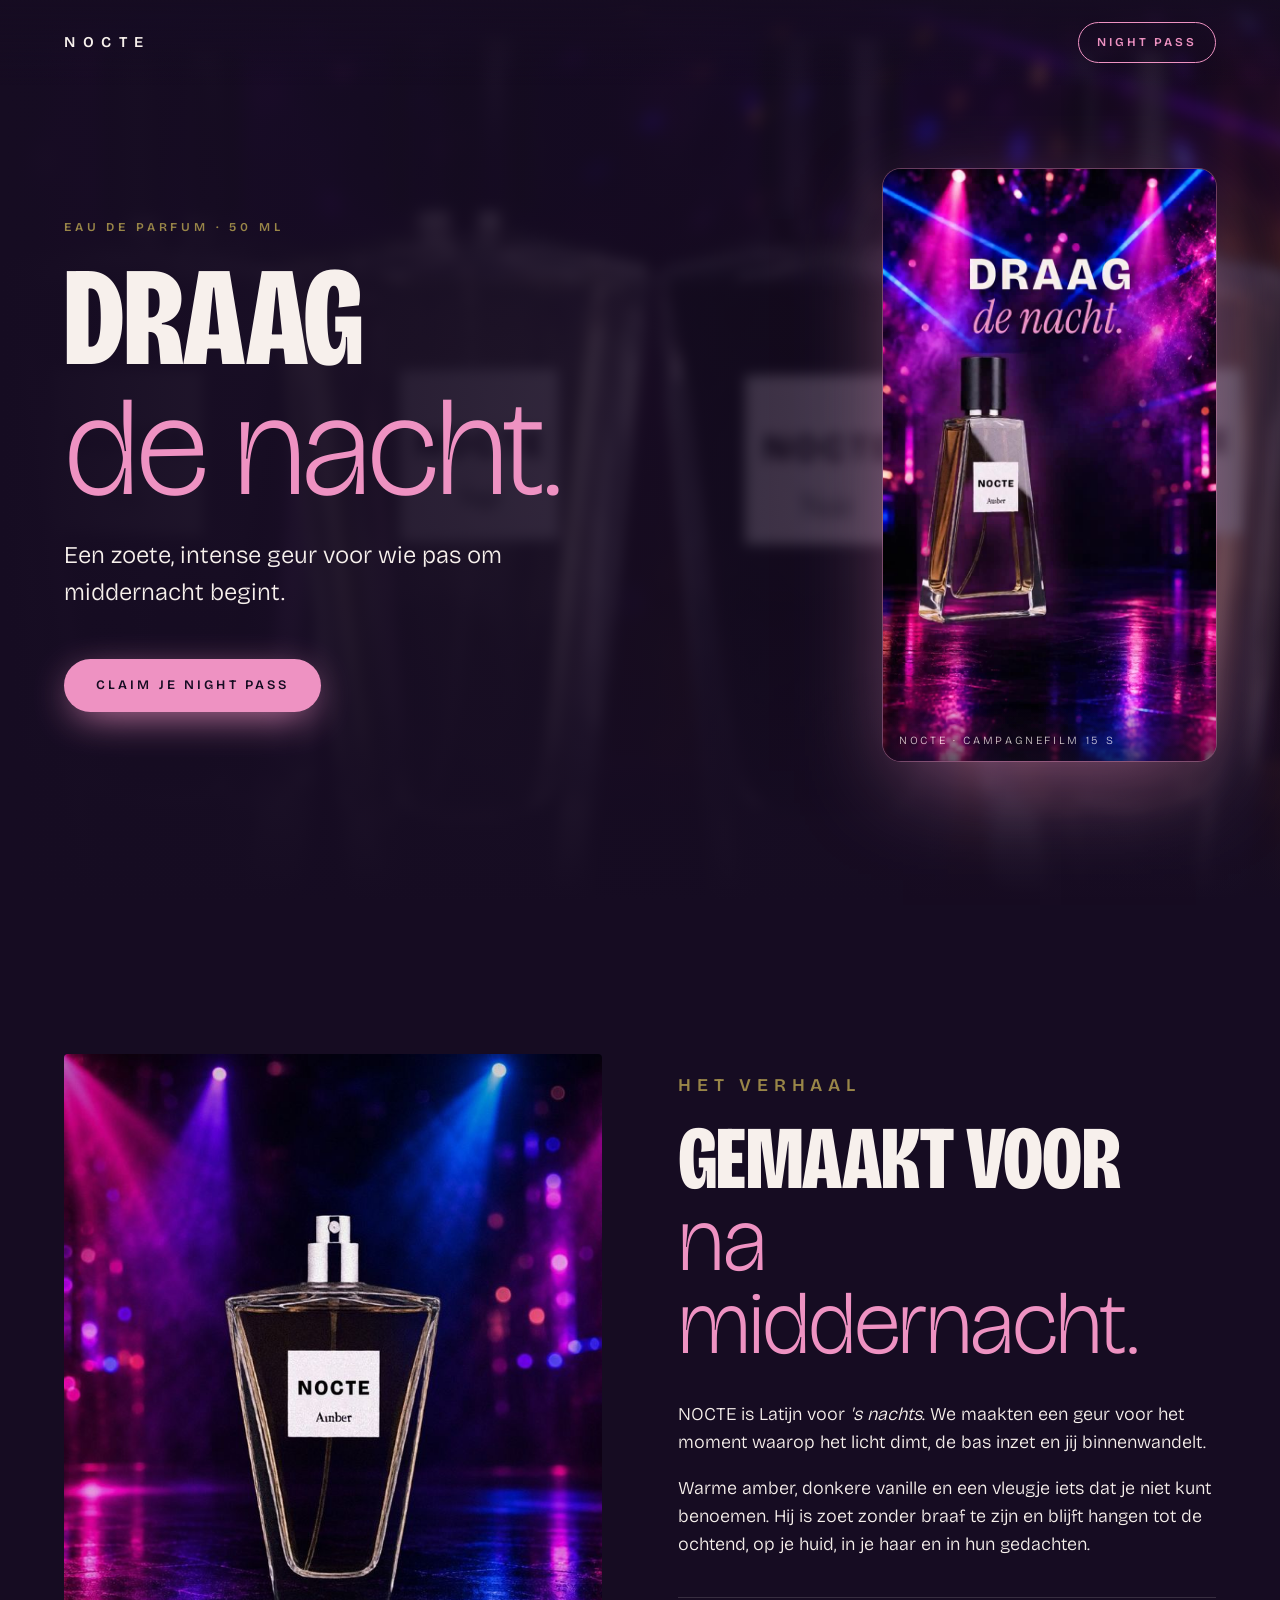
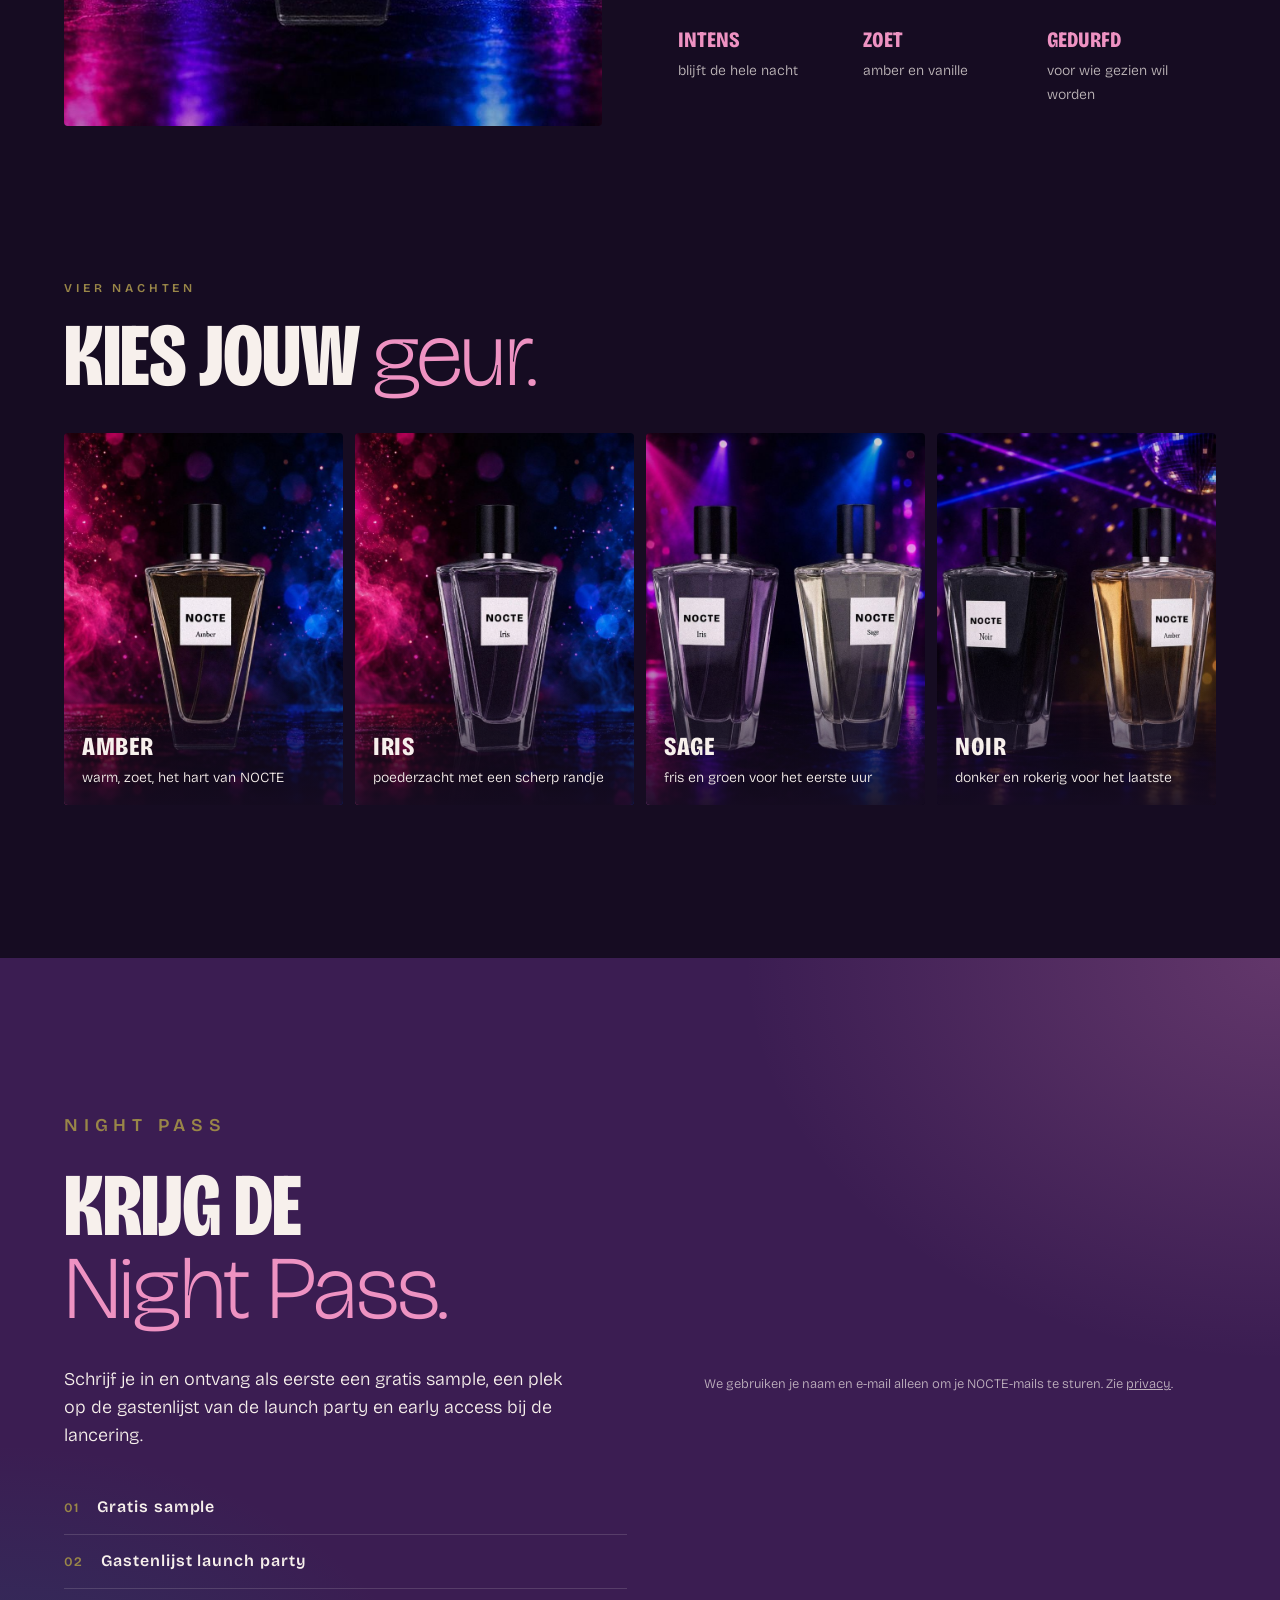
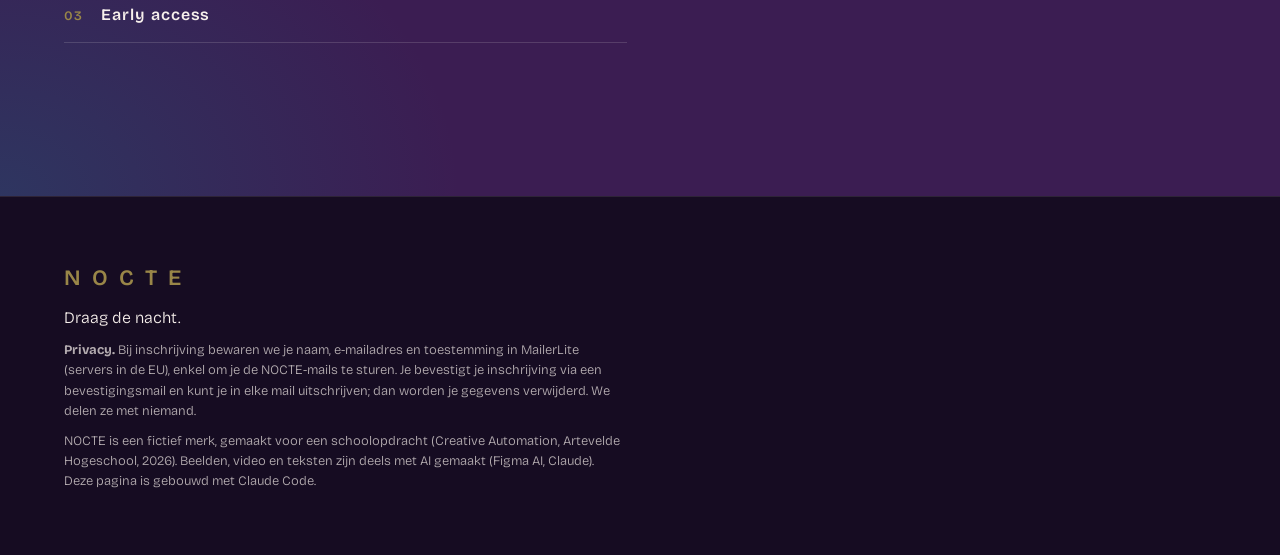
==== index.html @ 4bd25c0a "Landingspagina v02: NOCTE-beelden, campagnefilm en MailerLite-form (onderdeel 6) Co-Authored-By: Cla" ====
<!doctype html>
<html lang="nl">
<head>
<meta charset="utf-8">
<meta name="viewport" content="width=device-width, initial-scale=1">
<title>NOCTE · Draag de nacht</title>
<meta name="description" content="NOCTE: een zoete, intense geur voor wie pas om middernacht begint. Claim je Night Pass: gratis sample, gastenlijst launch party en early access.">
<meta name="theme-color" content="#160C22">
<meta property="og:title" content="NOCTE · Draag de nacht">
<meta property="og:description" content="Een zoete, intense geur voor wie pas om middernacht begint. Claim je Night Pass.">
<meta property="og:image" content="https://syldevos2004-cell.github.io/creativeautomation-nocte/img/NOCTE_DSC_0064_ai.jpg">
<link rel="icon" href="data:image/svg+xml,%3Csvg xmlns='http://www.w3.org/2000/svg' viewBox='0 0 64 64'%3E%3Crect width='64' height='64' rx='14' fill='%23160C22'/%3E%3Ctext x='32' y='44' font-family='Arial' font-weight='800' font-size='34' text-anchor='middle' fill='%23EE92C2'%3EN%3C/text%3E%3C/svg%3E">
<link rel="preconnect" href="https://fonts.googleapis.com">
<link rel="preconnect" href="https://fonts.gstatic.com" crossorigin>
<link href="https://fonts.googleapis.com/css2?family=Bricolage+Grotesque:opsz,wdth,wght@12..96,75..100,200..800&display=swap" rel="stylesheet">
<link rel="stylesheet" href="style.css">
<!-- MailerLite Universal (account 2762969) -->
<script>
  (function(w,d,e,u,f,l,n){w[f]=w[f]||function(){(w[f].q=w[f].q||[]).push(arguments);},l=d.createElement(e),l.async=1,l.src=u,n=d.getElementsByTagName(e)[0],n.parentNode.insertBefore(l,n);})
  (window,document,'script','https://assets.mailerlite.com/js/universal.js','ml');
  ml('account', '2762969');
</script>
</head>
<body>

<header class="nav">
  <a href="#top" class="wordmark">NOCTE</a>
  <a href="#nightpass" class="nav-cta">Night Pass</a>
</header>

<main id="top">

  <!-- HERO -->
  <section class="hero">
    <div class="hero-bg" aria-hidden="true">
      <img src="img/NOCTE_DSC_0050_ai.jpg" alt="">
    </div>
    <div class="hero-copy">
      <p class="label">Eau de parfum · 50 ml</p>
      <h1>DRAAG<br><span class="thin">de nacht.</span></h1>
      <p class="lead">Een zoete, intense geur voor wie pas om middernacht begint.</p>
      <a href="#nightpass" class="btn">Claim je Night Pass</a>
    </div>
    <figure class="hero-film">
      <video autoplay muted loop playsinline preload="metadata" poster="img/NOCTE_video_15s_poster.jpg" aria-label="NOCTE campagnevideo, 15 seconden">
        <source src="video/NOCTE_video_15s_v01.mp4" type="video/mp4">
      </video>
      <figcaption>NOCTE · campagnefilm 15 s</figcaption>
    </figure>
  </section>

  <!-- VERHAAL -->
  <section class="story" id="verhaal">
    <div class="story-img">
      <img src="img/NOCTE_DSC_0064_ai.jpg" alt="NOCTE Amber-fles op een dansvloer vol neonlicht" loading="lazy">
    </div>
    <div class="story-copy">
      <p class="label">Het verhaal</p>
      <h2>GEMAAKT VOOR<br><span class="thin">na middernacht.</span></h2>
      <p>NOCTE is Latijn voor <em>'s nachts</em>. We maakten een geur voor het moment waarop het licht dimt, de bas inzet en jij binnenwandelt.</p>
      <p>Warme amber, donkere vanille en een vleugje iets dat je niet kunt benoemen. Hij is zoet zonder braaf te zijn en blijft hangen tot de ochtend, op je huid, in je haar en in hun gedachten.</p>
      <ul class="traits">
        <li><strong>Intens</strong><span>blijft de hele nacht</span></li>
        <li><strong>Zoet</strong><span>amber en vanille</span></li>
        <li><strong>Gedurfd</strong><span>voor wie gezien wil worden</span></li>
      </ul>
    </div>
  </section>

  <!-- GEUREN -->
  <section class="scents" id="geuren">
    <div class="scents-head">
      <p class="label">Vier nachten</p>
      <h2>KIES JOUW <span class="thin">geur.</span></h2>
    </div>
    <div class="grid">
      <figure><img src="img/NOCTE_DSC_0022_ai.jpg" alt="NOCTE Amber" loading="lazy"><figcaption><b>Amber</b>warm, zoet, het hart van NOCTE</figcaption></figure>
      <figure><img src="img/NOCTE_DSC_0052_ai.jpg" alt="NOCTE Iris" loading="lazy"><figcaption><b>Iris</b>poederzacht met een scherp randje</figcaption></figure>
      <figure><img src="img/NOCTE_DSC_0072_ai.jpg" alt="NOCTE Iris en Sage" loading="lazy"><figcaption><b>Sage</b>fris en groen voor het eerste uur</figcaption></figure>
      <figure><img src="img/NOCTE_DSC_0054_ai.jpg" alt="NOCTE Noir en Amber" loading="lazy"><figcaption><b>Noir</b>donker en rokerig voor het laatste</figcaption></figure>
    </div>
  </section>

  <!-- CTA + FORM -->
  <section class="cta" id="nightpass">
    <div class="cta-copy">
      <p class="label">Night Pass</p>
      <h2>KRIJG DE<br><span class="thin">Night Pass.</span></h2>
      <p>Schrijf je in en ontvang als eerste een gratis sample, een plek op de gastenlijst van de launch party en early access bij de lancering.</p>
      <ol class="perks">
        <li>Gratis sample</li>
        <li>Gastenlijst launch party</li>
        <li>Early access</li>
      </ol>
    </div>
    <div class="form-wrap">
      <!-- MailerLite embedded form "NOCTE – Night Pass" (form-id 203760579091891770) -->
      <div class="ml-embedded" data-form="lw6FiJ"></div>
      <p class="form-fallback" hidden>Het formulier laadt niet? <a href="https://preview.mailerlite.io/forms/2762969/203760579091891770/share" target="_blank" rel="noopener">Schrijf je hier in voor de Night Pass</a>.</p>
      <noscript><p class="form-fallback"><a href="https://preview.mailerlite.io/forms/2762969/203760579091891770/share">Schrijf je hier in voor de Night Pass</a>.</p></noscript>
      <p class="small form-note">We gebruiken je naam en e-mail alleen om je NOCTE-mails te sturen. Zie <a href="#privacy">privacy</a>.</p>
    </div>
  </section>

</main>

<footer class="footer" id="privacy">
  <p class="wordmark">NOCTE</p>
  <p>Draag de nacht.</p>
  <p class="small"><strong>Privacy.</strong> Bij inschrijving bewaren we je naam, e-mailadres en toestemming in MailerLite (servers in de EU), enkel om je de NOCTE-mails te sturen. Je bevestigt je inschrijving via een bevestigingsmail en kunt je in elke mail uitschrijven; dan worden je gegevens verwijderd. We delen ze met niemand.</p>
  <p class="small">NOCTE is een fictief merk, gemaakt voor een schoolopdracht (Creative Automation, Artevelde Hogeschool, 2026). Beelden, video en teksten zijn deels met AI gemaakt (Figma AI, Claude). Deze pagina is gebouwd met Claude Code.</p>
</footer>

<script>
  // Toon een link naar het form als het MailerLite-script niet laadt (bv. adblocker)
  setTimeout(function () {
    var box = document.querySelector('.ml-embedded');
    if (box && !box.children.length) document.querySelector('.form-fallback[hidden]').hidden = false;
  }, 6000);
</script>
</body>
</html>
---- style.css ----
:root{
  --nacht:#160C22; --violet:#3B1D52; --pink:#EE92C2; --mauve:#9D6A89;
  --taupe:#725D68; --teal:#087E8B; --olive:hsl(46,36%,44%); --creme:#F7F0EC;
  --gutter:clamp(16px,5vw,72px);
  --font:"Bricolage Grotesque",system-ui,sans-serif;
}
*{box-sizing:border-box;margin:0;padding:0}
html{scroll-behavior:smooth}
body{background:var(--nacht);color:var(--creme);font-family:var(--font);font-weight:300;line-height:1.55;-webkit-font-smoothing:antialiased;overflow-x:hidden}
img,video{display:block;width:100%;height:100%;object-fit:cover}
a{color:inherit}

/* type */
h1,h2{font-weight:800;font-stretch:75%;letter-spacing:-.01em;line-height:.92;text-transform:uppercase}
h1{font-size:clamp(64px,11vw,170px)}
h2{font-size:clamp(44px,7vw,104px);margin-bottom:.4em}
.thin{font-weight:200;font-stretch:100%;text-transform:none;color:var(--pink);letter-spacing:-.02em}
.label{font-weight:600;font-size:12px;letter-spacing:.32em;text-transform:uppercase;color:var(--olive);margin-bottom:1.4em}
.wordmark{font-weight:600;letter-spacing:.5em;text-decoration:none;color:var(--creme);font-size:15px}
.small{font-size:13px;opacity:.7}

/* nav */
.nav{position:fixed;inset:0 0 auto;z-index:10;display:flex;justify-content:space-between;align-items:center;padding:22px var(--gutter);background:linear-gradient(var(--nacht),transparent)}
.nav-cta{font-size:12px;font-weight:600;letter-spacing:.24em;text-transform:uppercase;text-decoration:none;border:1px solid var(--pink);color:var(--pink);padding:10px 18px;border-radius:99px;transition:.25s}
.nav-cta:hover{background:var(--pink);color:var(--nacht)}

/* button */
.btn{display:inline-block;background:var(--pink);color:var(--nacht);font:600 13px/1 var(--font);letter-spacing:.24em;text-transform:uppercase;text-decoration:none;padding:20px 32px;border:0;border-radius:99px;cursor:pointer;box-shadow:0 10px 40px -10px var(--pink);transition:.25s}
.btn:hover{transform:translateY(-2px);box-shadow:0 16px 50px -8px var(--pink)}

/* hero: copy links, verticale campagnefilm rechts */
.hero{position:relative;min-height:100svh;display:grid;grid-template-columns:1fr auto;align-items:center;gap:clamp(32px,5vw,80px);padding:120px var(--gutter) 10vh;isolation:isolate}
.hero-bg{position:absolute;inset:0;z-index:-1;overflow:hidden}
.hero-bg img{filter:blur(6px) saturate(1.2);transform:scale(1.08);opacity:.55}
.hero-bg::after{content:"";position:absolute;inset:0;background:linear-gradient(90deg,var(--nacht) 0%,rgba(22,12,34,.75) 50%,rgba(22,12,34,.35) 100%),linear-gradient(0deg,var(--nacht),transparent 35%)}
.hero-copy{max-width:760px}
.lead{font-size:clamp(18px,2vw,24px);max-width:30ch;margin:1em 0 2em}
.hero-film{width:clamp(240px,26vw,380px);aspect-ratio:9/16;position:relative;border-radius:18px;overflow:hidden;box-shadow:0 0 0 1px rgba(238,146,194,.35),0 30px 90px -20px rgba(238,146,194,.55)}
.hero-film figcaption{position:absolute;left:0;right:0;bottom:0;padding:28px 16px 12px;font-size:11px;letter-spacing:.24em;text-transform:uppercase;background:linear-gradient(transparent,rgba(22,12,34,.85));opacity:.8}

/* story */
.story{display:grid;grid-template-columns:1fr 1fr;gap:clamp(32px,6vw,96px);align-items:center;padding:clamp(80px,12vw,160px) var(--gutter)}
.story-img{position:relative;aspect-ratio:4/5;border-radius:4px;overflow:hidden}
.story-copy p{max-width:46ch;margin-bottom:1em;font-size:18px}
.traits{list-style:none;display:grid;grid-template-columns:repeat(3,1fr);gap:16px;margin-top:2.4em;border-top:1px solid rgba(247,240,236,.15);padding-top:1.6em}
.traits strong{display:block;font-weight:800;font-stretch:75%;text-transform:uppercase;font-size:22px;color:var(--pink)}
.traits span{font-size:14px;opacity:.75}

/* scents */
.scents{padding:0 var(--gutter) clamp(80px,12vw,160px)}
.grid{display:grid;grid-template-columns:repeat(4,1fr);gap:12px}
.grid figure{position:relative;aspect-ratio:3/4;overflow:hidden;border-radius:4px}
.grid img{transition:transform .8s}
.grid figure:hover img{transform:scale(1.04)}
.grid figure::before{content:"";position:absolute;inset:0;z-index:1;background:linear-gradient(transparent 55%,rgba(22,12,34,.92))}
.grid figcaption{position:absolute;z-index:2;left:18px;right:18px;bottom:16px;font-size:14px}
.grid figcaption b{display:block;font-weight:800;font-stretch:75%;text-transform:uppercase;font-size:26px;letter-spacing:.02em}

/* cta */
.cta{display:grid;grid-template-columns:1.1fr 1fr;gap:clamp(32px,6vw,96px);padding:clamp(80px,12vw,160px) var(--gutter);background:radial-gradient(70% 80% at 100% 0%,rgba(238,146,194,.22),transparent 60%),radial-gradient(60% 70% at 0% 100%,rgba(8,126,139,.25),transparent 60%),var(--violet)}
.cta-copy p{font-size:18px;max-width:42ch}
.perks{list-style:none;counter-reset:p;margin-top:2em}
.perks li{counter-increment:p;padding:14px 0;border-bottom:1px solid rgba(247,240,236,.15);font-weight:600;letter-spacing:.06em}
.perks li::before{content:"0" counter(p);color:var(--olive);margin-right:18px;font-size:13px}
.form-wrap{align-self:center;min-width:0}
.form-note{margin-top:14px}
.form-fallback{padding:24px;border:1px solid rgba(238,146,194,.3);border-radius:8px;background:var(--nacht)}
.form-fallback a{color:var(--pink);font-weight:600}

/* ===== MailerLite embedded form in NOCTE-stijl =====
   MailerLite zet eigen stijlen met #mlb2-xxxx; daarom hoge specificiteit + !important. */
#nightpass .ml-embedded .ml-form-embedContainer{width:100%!important;margin:0!important}
#nightpass .ml-embedded .ml-form-align-center{text-align:left!important}
#nightpass .ml-embedded .ml-form-embedWrapper{background:var(--nacht)!important;border:1px solid rgba(238,146,194,.3)!important;border-radius:8px!important;max-width:none!important;width:100%!important;box-shadow:0 30px 80px -30px rgba(0,0,0,.6)!important}
#nightpass .ml-embedded .ml-form-embedBody,
#nightpass .ml-embedded .ml-form-successBody{padding:clamp(24px,4vw,44px)!important}
#nightpass .ml-embedded *{font-family:var(--font)!important}
#nightpass .ml-embedded .ml-form-embedContent h4,
#nightpass .ml-embedded .ml-form-successContent h4{color:var(--creme)!important;font-weight:800!important;font-stretch:75%;text-transform:uppercase;font-size:30px!important;line-height:1!important;letter-spacing:0!important;margin:0 0 10px!important;text-align:left!important}
#nightpass .ml-embedded .ml-form-embedContent p,
#nightpass .ml-embedded .ml-form-successContent p,
#nightpass .ml-embedded .ml-form-embedPermissions p{color:var(--creme)!important;opacity:.75;font-size:14px!important;font-weight:300!important;line-height:1.5!important;text-align:left!important}
#nightpass .ml-embedded .ml-form-successContent h4{color:var(--pink)!important}
#nightpass .ml-embedded label,
#nightpass .ml-embedded .ml-field-group>label{color:var(--creme)!important;font-size:12px!important;font-weight:600!important;letter-spacing:.2em!important;text-transform:uppercase!important;margin-bottom:6px!important}
#nightpass .ml-embedded input.form-control,
#nightpass .ml-embedded input[type=text],
#nightpass .ml-embedded input[type=email]{background:transparent!important;color:var(--creme)!important;border:0!important;border-bottom:1px solid rgba(247,240,236,.4)!important;border-radius:0!important;padding:10px 0!important;font-size:17px!important;font-weight:300!important;height:auto!important;box-shadow:none!important}
#nightpass .ml-embedded input.form-control::placeholder{color:rgba(247,240,236,.45)!important}
#nightpass .ml-embedded input.form-control:focus{border-bottom-color:var(--pink)!important;outline:none!important}
#nightpass .ml-embedded .ml-error input.form-control{border-bottom-color:#ff6b8b!important}
#nightpass .ml-embedded .ml-form-fieldRow{margin-bottom:18px!important}
/* checkbox (opt-in) */
#nightpass .ml-embedded .ml-form-checkboxRow label,
#nightpass .ml-embedded .ml-form-embedPermissionsOptionsCheckbox label{text-transform:none!important;letter-spacing:0!important;font-weight:300!important;font-size:14px!important}
#nightpass .ml-embedded .ml-form-checkboxRow .label-description,
#nightpass .ml-embedded .ml-form-checkboxRow .label-description p,
#nightpass .ml-embedded .ml-form-checkboxRow .description{color:var(--creme)!important;font-size:14px!important;line-height:1.5!important}
#nightpass .ml-embedded .ml-form-checkboxRow input[type=checkbox]{accent-color:var(--pink)}
#nightpass .ml-embedded .ml-form-checkboxRow .label-description::before,
#nightpass .ml-embedded .custom-checkbox .custom-control-label::before{background:transparent!important;border:1px solid var(--pink)!important;border-radius:3px!important}
#nightpass .ml-embedded .ml-form-checkboxRow input[type=checkbox]:checked+.label-description::before,
#nightpass .ml-embedded .custom-checkbox .custom-control-input:checked~.custom-control-label::before{background:var(--pink)!important;border-color:var(--pink)!important}
/* knop */
#nightpass .ml-embedded .ml-form-embedSubmit{margin-top:8px!important}
#nightpass .ml-embedded .ml-form-embedSubmit button,
#nightpass .ml-embedded button.primary{background:var(--pink)!important;color:var(--nacht)!important;border:0!important;border-radius:99px!important;padding:20px 32px!important;font-size:13px!important;font-weight:600!important;letter-spacing:.24em!important;text-transform:uppercase!important;width:100%!important;height:auto!important;line-height:1!important;box-shadow:0 10px 40px -10px var(--pink)!important;cursor:pointer;transition:transform .25s}
#nightpass .ml-embedded .ml-form-embedSubmit button:hover{transform:translateY(-2px)}
#nightpass .ml-embedded .ml-form-embedSubmitLoad::after{border-color:var(--nacht) var(--nacht) var(--nacht) transparent!important}

/* footer */
.footer{padding:64px var(--gutter);display:grid;gap:10px;border-top:1px solid rgba(247,240,236,.1)}
.footer p{max-width:70ch}
.footer .wordmark{font-size:22px;color:var(--olive)}

@media (max-width:980px){
  .grid{grid-template-columns:1fr 1fr}
}
@media (max-width:820px){
  .hero{grid-template-columns:1fr;padding-top:110px}
  .hero-film{width:min(100%,340px);justify-self:center}
  .story,.cta{grid-template-columns:1fr}
  .traits{grid-template-columns:1fr}
}
@media (prefers-reduced-motion:reduce){*{transition:none!important;scroll-behavior:auto}}
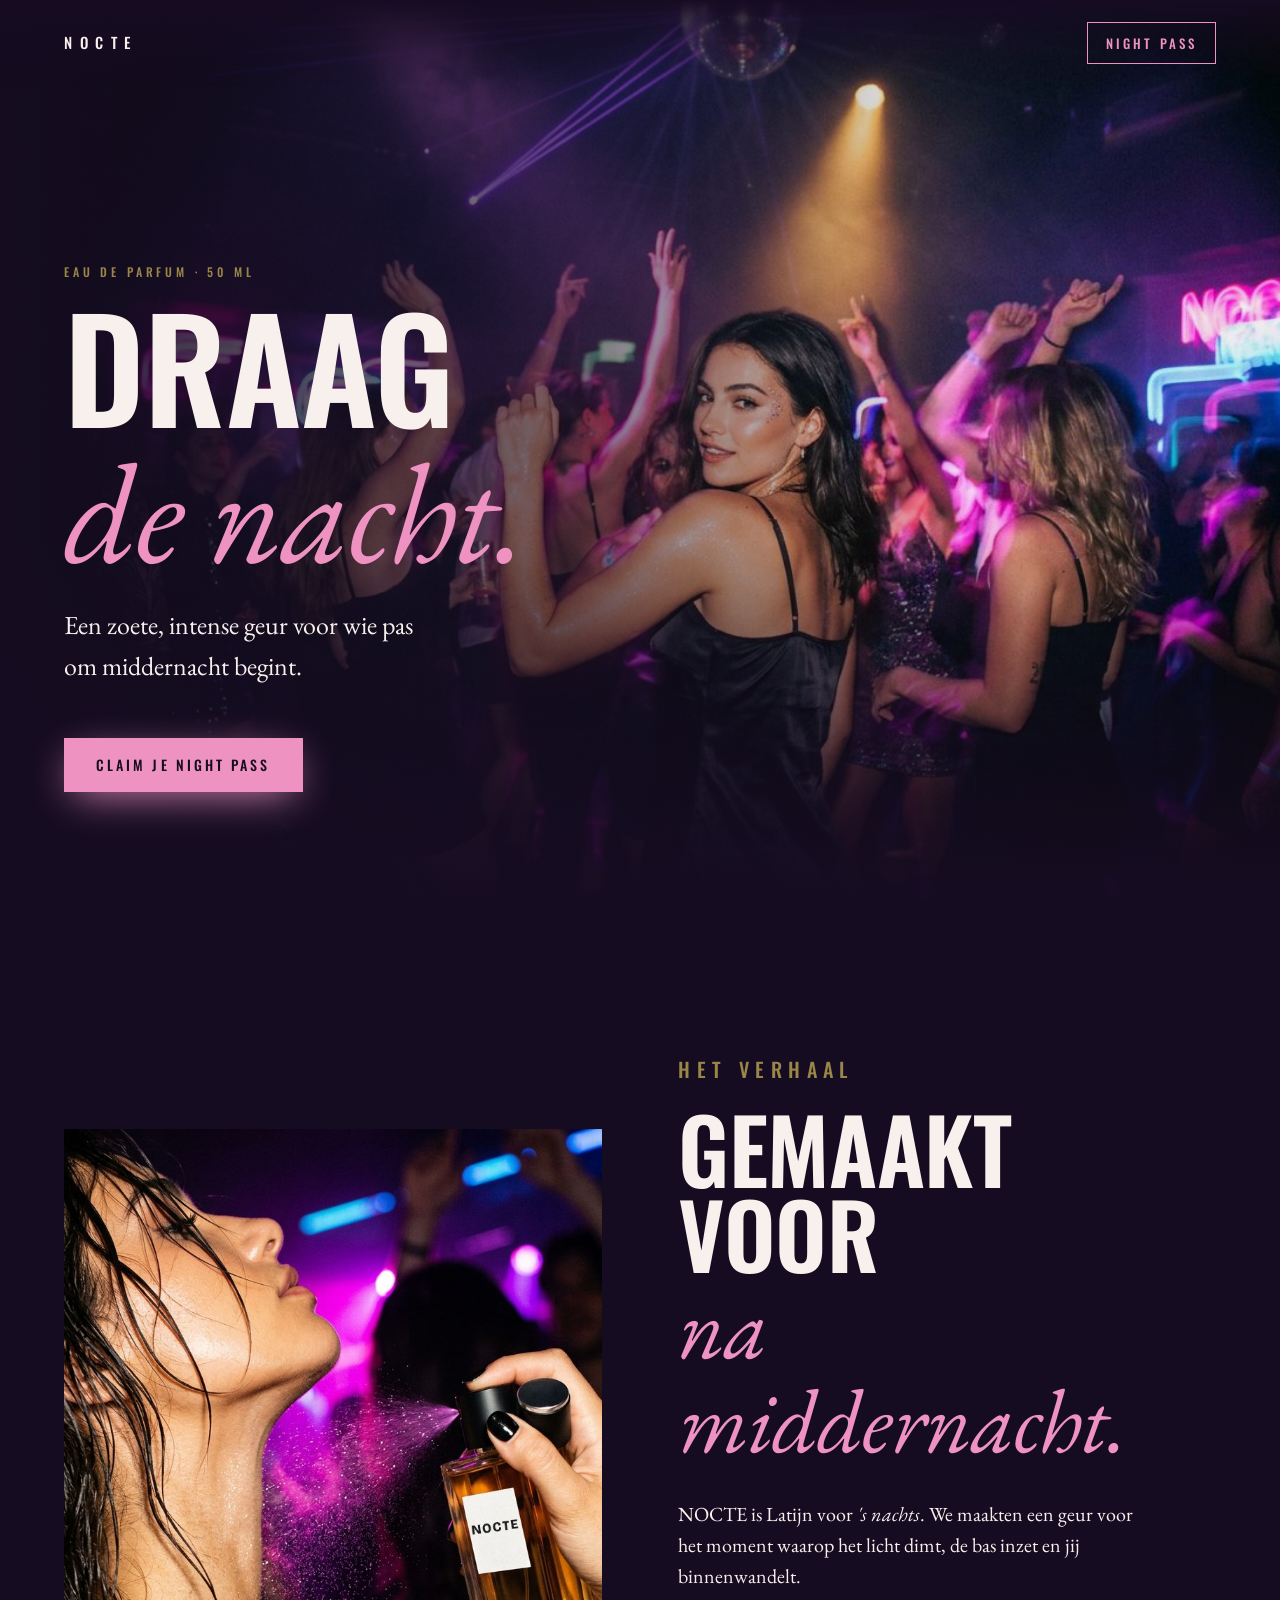
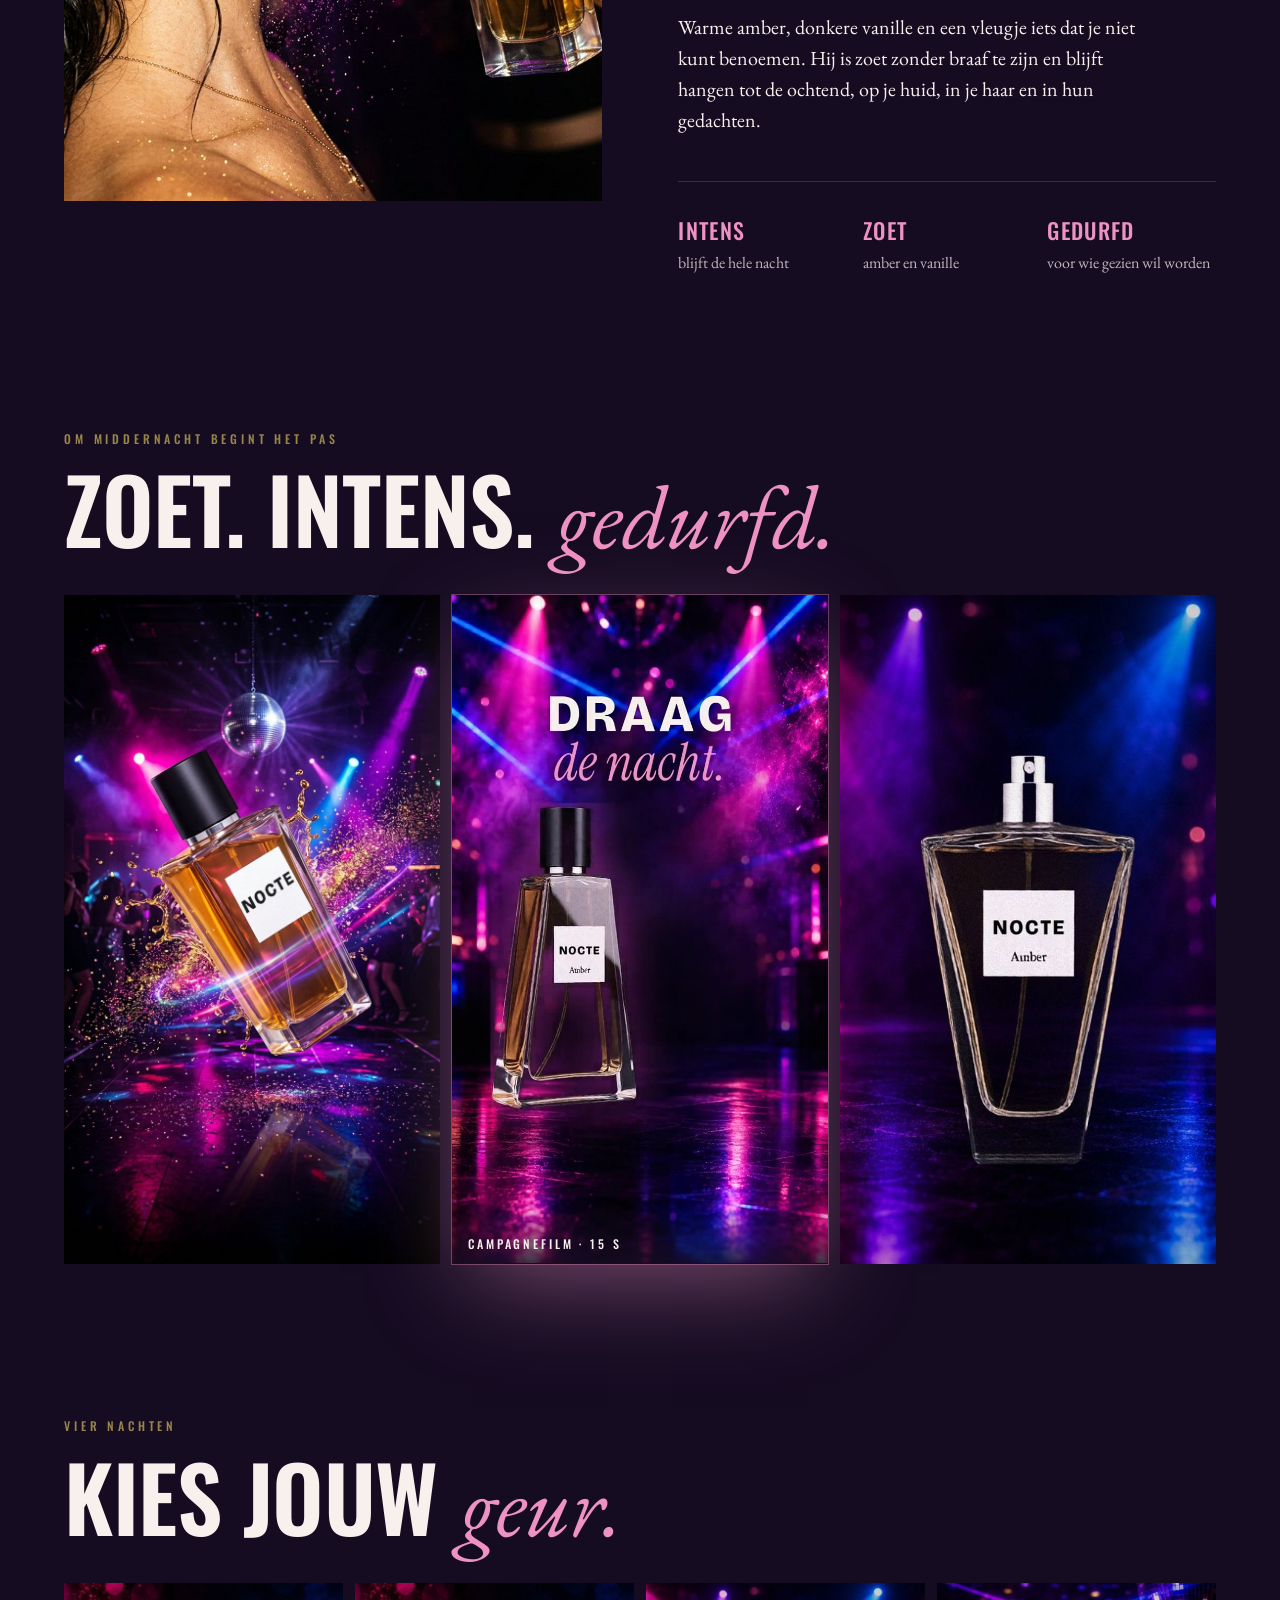
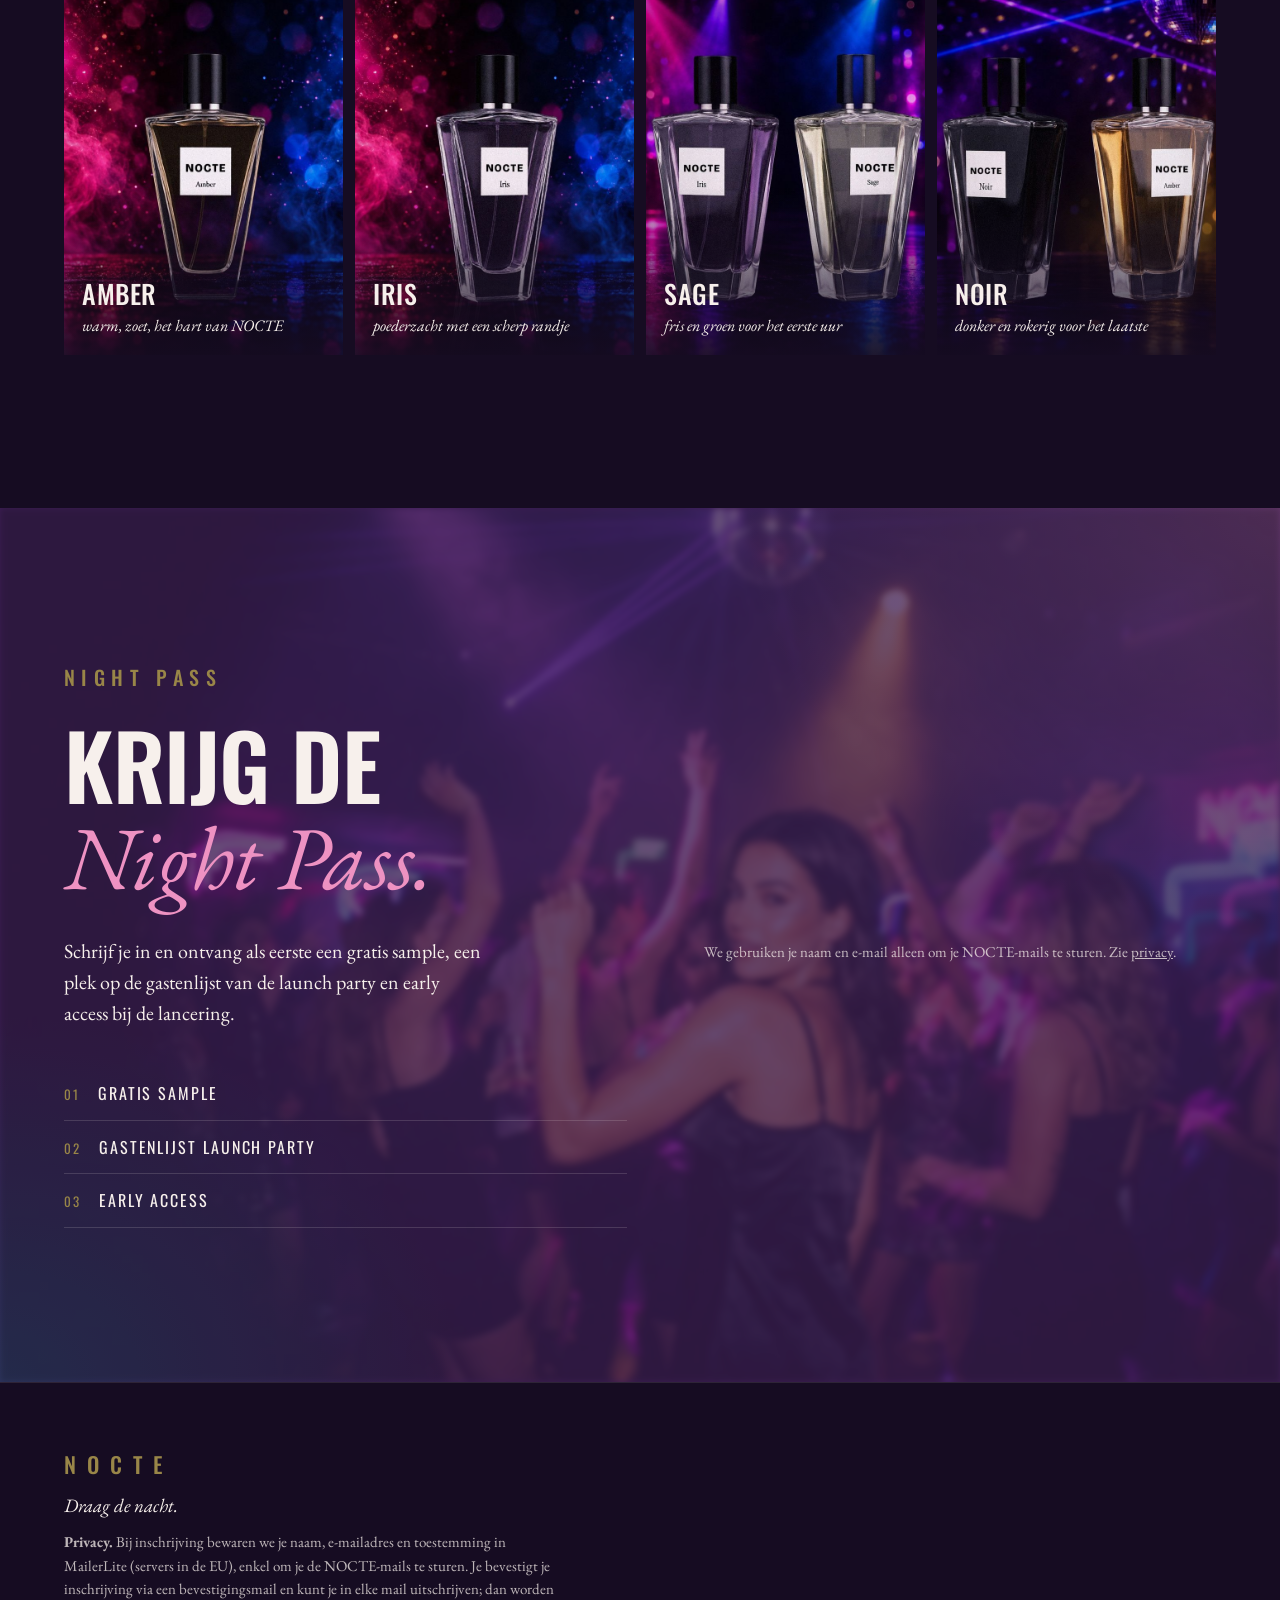
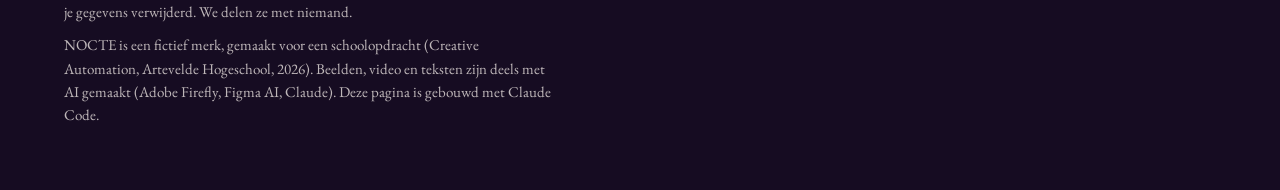
==== commit 3ef8ed61: "Landingspagina v03: Oswald + EB Garamond, geen afgeronde hoeken, Firefly-beelden Co-Authored-By: Cla" ====
--- a/index.html
+++ b/index.html
@@ -8,11 +8,11 @@
 <meta name="theme-color" content="#160C22">
 <meta property="og:title" content="NOCTE · Draag de nacht">
 <meta property="og:description" content="Een zoete, intense geur voor wie pas om middernacht begint. Claim je Night Pass.">
-<meta property="og:image" content="https://syldevos2004-cell.github.io/creativeautomation-nocte/img/NOCTE_DSC_0064_ai.jpg">
-<link rel="icon" href="data:image/svg+xml,%3Csvg xmlns='http://www.w3.org/2000/svg' viewBox='0 0 64 64'%3E%3Crect width='64' height='64' rx='14' fill='%23160C22'/%3E%3Ctext x='32' y='44' font-family='Arial' font-weight='800' font-size='34' text-anchor='middle' fill='%23EE92C2'%3EN%3C/text%3E%3C/svg%3E">
+<meta property="og:image" content="https://syldevos2004-cell.github.io/creativeautomation-nocte/img/NOCTE_firefly_dansvloer_01.jpg">
+<link rel="icon" href="data:image/svg+xml,%3Csvg xmlns='http://www.w3.org/2000/svg' viewBox='0 0 64 64'%3E%3Crect width='64' height='64' fill='%23160C22'/%3E%3Ctext x='32' y='44' font-family='Arial' font-weight='800' font-size='34' text-anchor='middle' fill='%23EE92C2'%3EN%3C/text%3E%3C/svg%3E">
 <link rel="preconnect" href="https://fonts.googleapis.com">
 <link rel="preconnect" href="https://fonts.gstatic.com" crossorigin>
-<link href="https://fonts.googleapis.com/css2?family=Bricolage+Grotesque:opsz,wdth,wght@12..96,75..100,200..800&display=swap" rel="stylesheet">
+<link href="https://fonts.googleapis.com/css2?family=EB+Garamond:ital,wght@0,400;0,500;1,400;1,500&family=Oswald:wght@300;400;500;600;700&display=swap" rel="stylesheet">
 <link rel="stylesheet" href="style.css">
 <!-- MailerLite Universal (account 2762969) -->
 <script>
@@ -33,7 +33,7 @@
   <!-- HERO -->
   <section class="hero">
     <div class="hero-bg" aria-hidden="true">
-      <img src="img/NOCTE_DSC_0050_ai.jpg" alt="">
+      <img src="img/NOCTE_firefly_dansvloer_01.jpg" alt="">
     </div>
     <div class="hero-copy">
       <p class="label">Eau de parfum · 50 ml</p>
@@ -41,18 +41,12 @@
       <p class="lead">Een zoete, intense geur voor wie pas om middernacht begint.</p>
       <a href="#nightpass" class="btn">Claim je Night Pass</a>
     </div>
-    <figure class="hero-film">
-      <video autoplay muted loop playsinline preload="metadata" poster="img/NOCTE_video_15s_poster.jpg" aria-label="NOCTE campagnevideo, 15 seconden">
-        <source src="video/NOCTE_video_15s_v01.mp4" type="video/mp4">
-      </video>
-      <figcaption>NOCTE · campagnefilm 15 s</figcaption>
-    </figure>
   </section>
 
   <!-- VERHAAL -->
   <section class="story" id="verhaal">
     <div class="story-img">
-      <img src="img/NOCTE_DSC_0064_ai.jpg" alt="NOCTE Amber-fles op een dansvloer vol neonlicht" loading="lazy">
+      <img src="img/NOCTE_firefly_nek-spray_01.jpg" alt="Jonge vrouw spuit NOCTE in haar nek op de dansvloer" loading="lazy">
     </div>
     <div class="story-copy">
       <p class="label">Het verhaal</p>
@@ -64,6 +58,24 @@
         <li><strong>Zoet</strong><span>amber en vanille</span></li>
         <li><strong>Gedurfd</strong><span>voor wie gezien wil worden</span></li>
       </ul>
+    </div>
+  </section>
+
+  <!-- NACHT IN BEWEGING -->
+  <section class="night" id="nacht">
+    <div class="night-head">
+      <p class="label">Om middernacht begint het pas</p>
+      <h2>ZOET. INTENS. <span class="thin">gedurfd.</span></h2>
+    </div>
+    <div class="strip">
+      <figure><img src="img/NOCTE_firefly_beweging_01.jpg" alt="NOCTE-fles zwevend boven een neon-dansvloer met glitter" loading="lazy"></figure>
+      <figure class="film">
+        <video autoplay muted loop playsinline preload="metadata" poster="img/NOCTE_video_15s_poster.jpg" aria-label="NOCTE campagnevideo, 15 seconden">
+          <source src="video/NOCTE_video_15s_v01.mp4" type="video/mp4">
+        </video>
+        <figcaption>Campagnefilm · 15 s</figcaption>
+      </figure>
+      <figure><img src="img/NOCTE_DSC_0064_ai.jpg" alt="NOCTE Amber-fles op een dansvloer vol neonlicht" loading="lazy"></figure>
     </div>
   </section>
 
@@ -83,6 +95,7 @@
 
   <!-- CTA + FORM -->
   <section class="cta" id="nightpass">
+    <div class="cta-bg" aria-hidden="true"><img src="img/NOCTE_firefly_dansvloer_01.jpg" alt="" loading="lazy"></div>
     <div class="cta-copy">
       <p class="label">Night Pass</p>
       <h2>KRIJG DE<br><span class="thin">Night Pass.</span></h2>
@@ -108,7 +121,7 @@
   <p class="wordmark">NOCTE</p>
   <p>Draag de nacht.</p>
   <p class="small"><strong>Privacy.</strong> Bij inschrijving bewaren we je naam, e-mailadres en toestemming in MailerLite (servers in de EU), enkel om je de NOCTE-mails te sturen. Je bevestigt je inschrijving via een bevestigingsmail en kunt je in elke mail uitschrijven; dan worden je gegevens verwijderd. We delen ze met niemand.</p>
-  <p class="small">NOCTE is een fictief merk, gemaakt voor een schoolopdracht (Creative Automation, Artevelde Hogeschool, 2026). Beelden, video en teksten zijn deels met AI gemaakt (Figma AI, Claude). Deze pagina is gebouwd met Claude Code.</p>
+  <p class="small">NOCTE is een fictief merk, gemaakt voor een schoolopdracht (Creative Automation, Artevelde Hogeschool, 2026). Beelden, video en teksten zijn deels met AI gemaakt (Adobe Firefly, Figma AI, Claude). Deze pagina is gebouwd met Claude Code.</p>
 </footer>
 
 <script>
--- a/style.css
+++ b/style.css
@@ -2,109 +2,120 @@
   --nacht:#160C22; --violet:#3B1D52; --pink:#EE92C2; --mauve:#9D6A89;
   --taupe:#725D68; --teal:#087E8B; --olive:hsl(46,36%,44%); --creme:#F7F0EC;
   --gutter:clamp(16px,5vw,72px);
-  --font:"Bricolage Grotesque",system-ui,sans-serif;
+  --title:"Oswald","Arial Narrow",sans-serif;
+  --font:"EB Garamond",Georgia,serif;
 }
 *{box-sizing:border-box;margin:0;padding:0}
 html{scroll-behavior:smooth}
-body{background:var(--nacht);color:var(--creme);font-family:var(--font);font-weight:300;line-height:1.55;-webkit-font-smoothing:antialiased;overflow-x:hidden}
+body{background:var(--nacht);color:var(--creme);font-family:var(--font);font-weight:400;font-size:19px;line-height:1.55;-webkit-font-smoothing:antialiased;overflow-x:hidden}
 img,video{display:block;width:100%;height:100%;object-fit:cover}
 a{color:inherit}
 
 /* type */
-h1,h2{font-weight:800;font-stretch:75%;letter-spacing:-.01em;line-height:.92;text-transform:uppercase}
+h1,h2{font-family:var(--title);font-weight:600;letter-spacing:-.005em;line-height:.95;text-transform:uppercase}
 h1{font-size:clamp(64px,11vw,170px)}
 h2{font-size:clamp(44px,7vw,104px);margin-bottom:.4em}
-.thin{font-weight:200;font-stretch:100%;text-transform:none;color:var(--pink);letter-spacing:-.02em}
-.label{font-weight:600;font-size:12px;letter-spacing:.32em;text-transform:uppercase;color:var(--olive);margin-bottom:1.4em}
-.wordmark{font-weight:600;letter-spacing:.5em;text-decoration:none;color:var(--creme);font-size:15px}
-.small{font-size:13px;opacity:.7}
+.thin{font-family:var(--font);font-style:italic;font-weight:400;text-transform:none;color:var(--pink);letter-spacing:-.01em}
+.label{font-family:var(--title);font-weight:500;font-size:12px;letter-spacing:.32em;text-transform:uppercase;color:var(--olive);margin-bottom:1.4em}
+.wordmark{font-family:var(--title);font-weight:500;letter-spacing:.5em;text-decoration:none;color:var(--creme);font-size:15px}
+.small{font-size:15px;opacity:.75}
 
 /* nav */
 .nav{position:fixed;inset:0 0 auto;z-index:10;display:flex;justify-content:space-between;align-items:center;padding:22px var(--gutter);background:linear-gradient(var(--nacht),transparent)}
-.nav-cta{font-size:12px;font-weight:600;letter-spacing:.24em;text-transform:uppercase;text-decoration:none;border:1px solid var(--pink);color:var(--pink);padding:10px 18px;border-radius:99px;transition:.25s}
+.nav-cta{font-family:var(--title);font-size:13px;font-weight:500;letter-spacing:.24em;text-transform:uppercase;text-decoration:none;border:1px solid var(--pink);color:var(--pink);padding:10px 18px;border-radius:0;transition:.25s}
 .nav-cta:hover{background:var(--pink);color:var(--nacht)}
 
 /* button */
-.btn{display:inline-block;background:var(--pink);color:var(--nacht);font:600 13px/1 var(--font);letter-spacing:.24em;text-transform:uppercase;text-decoration:none;padding:20px 32px;border:0;border-radius:99px;cursor:pointer;box-shadow:0 10px 40px -10px var(--pink);transition:.25s}
+.btn{display:inline-block;background:var(--pink);color:var(--nacht);font:500 14px/1 var(--title);letter-spacing:.22em;text-transform:uppercase;text-decoration:none;padding:20px 32px;border:0;border-radius:0;cursor:pointer;box-shadow:0 10px 40px -10px var(--pink);transition:.25s}
 .btn:hover{transform:translateY(-2px);box-shadow:0 16px 50px -8px var(--pink)}
 
-/* hero: copy links, verticale campagnefilm rechts */
-.hero{position:relative;min-height:100svh;display:grid;grid-template-columns:1fr auto;align-items:center;gap:clamp(32px,5vw,80px);padding:120px var(--gutter) 10vh;isolation:isolate}
+/* hero: Firefly-dansvloer beeldvullend */
+.hero{position:relative;min-height:100svh;display:flex;align-items:flex-end;padding:120px var(--gutter) 12vh;isolation:isolate}
 .hero-bg{position:absolute;inset:0;z-index:-1;overflow:hidden}
-.hero-bg img{filter:blur(6px) saturate(1.2);transform:scale(1.08);opacity:.55}
-.hero-bg::after{content:"";position:absolute;inset:0;background:linear-gradient(90deg,var(--nacht) 0%,rgba(22,12,34,.75) 50%,rgba(22,12,34,.35) 100%),linear-gradient(0deg,var(--nacht),transparent 35%)}
+.hero-bg img{object-position:60% 40%;filter:saturate(1.1)}
+.hero-bg::after{content:"";position:absolute;inset:0;background:linear-gradient(90deg,rgba(22,12,34,.92) 0%,rgba(22,12,34,.55) 45%,rgba(22,12,34,.05) 75%),linear-gradient(0deg,var(--nacht),transparent 40%)}
 .hero-copy{max-width:760px}
-.lead{font-size:clamp(18px,2vw,24px);max-width:30ch;margin:1em 0 2em}
-.hero-film{width:clamp(240px,26vw,380px);aspect-ratio:9/16;position:relative;border-radius:18px;overflow:hidden;box-shadow:0 0 0 1px rgba(238,146,194,.35),0 30px 90px -20px rgba(238,146,194,.55)}
-.hero-film figcaption{position:absolute;left:0;right:0;bottom:0;padding:28px 16px 12px;font-size:11px;letter-spacing:.24em;text-transform:uppercase;background:linear-gradient(transparent,rgba(22,12,34,.85));opacity:.8}
+.lead{font-size:clamp(20px,2.2vw,26px);max-width:30ch;margin:1em 0 2em}
+
+/* nacht in beweging */
+.night{padding:0 var(--gutter) clamp(80px,12vw,160px)}
+.strip{display:grid;grid-template-columns:repeat(3,1fr);gap:12px}
+.strip figure{position:relative;aspect-ratio:9/16;overflow:hidden}
+.strip figure.film{box-shadow:0 0 0 1px rgba(238,146,194,.35),0 30px 90px -20px rgba(238,146,194,.5)}
+.strip figcaption{position:absolute;left:0;right:0;bottom:0;padding:28px 16px 12px;font:500 12px var(--title);letter-spacing:.24em;text-transform:uppercase;background:linear-gradient(transparent,rgba(22,12,34,.85))}
 
 /* story */
 .story{display:grid;grid-template-columns:1fr 1fr;gap:clamp(32px,6vw,96px);align-items:center;padding:clamp(80px,12vw,160px) var(--gutter)}
-.story-img{position:relative;aspect-ratio:4/5;border-radius:4px;overflow:hidden}
-.story-copy p{max-width:46ch;margin-bottom:1em;font-size:18px}
+.story-img{position:relative;aspect-ratio:4/5;overflow:hidden}
+.story-img img{object-position:50% 30%}
+.story-copy p{max-width:46ch;margin-bottom:1em;font-size:20px}
 .traits{list-style:none;display:grid;grid-template-columns:repeat(3,1fr);gap:16px;margin-top:2.4em;border-top:1px solid rgba(247,240,236,.15);padding-top:1.6em}
-.traits strong{display:block;font-weight:800;font-stretch:75%;text-transform:uppercase;font-size:22px;color:var(--pink)}
-.traits span{font-size:14px;opacity:.75}
+.traits strong{display:block;font-family:var(--title);font-weight:500;text-transform:uppercase;letter-spacing:.06em;font-size:22px;color:var(--pink)}
+.traits span{font-size:16px;opacity:.75}
 
 /* scents */
 .scents{padding:0 var(--gutter) clamp(80px,12vw,160px)}
 .grid{display:grid;grid-template-columns:repeat(4,1fr);gap:12px}
-.grid figure{position:relative;aspect-ratio:3/4;overflow:hidden;border-radius:4px}
+.grid figure{position:relative;aspect-ratio:3/4;overflow:hidden}
 .grid img{transition:transform .8s}
 .grid figure:hover img{transform:scale(1.04)}
 .grid figure::before{content:"";position:absolute;inset:0;z-index:1;background:linear-gradient(transparent 55%,rgba(22,12,34,.92))}
-.grid figcaption{position:absolute;z-index:2;left:18px;right:18px;bottom:16px;font-size:14px}
-.grid figcaption b{display:block;font-weight:800;font-stretch:75%;text-transform:uppercase;font-size:26px;letter-spacing:.02em}
+.grid figcaption{position:absolute;z-index:2;left:18px;right:18px;bottom:16px;font-size:16px;font-style:italic}
+.grid figcaption b{display:block;font-family:var(--title);font-style:normal;font-weight:500;text-transform:uppercase;font-size:26px;letter-spacing:.02em}
 
 /* cta */
-.cta{display:grid;grid-template-columns:1.1fr 1fr;gap:clamp(32px,6vw,96px);padding:clamp(80px,12vw,160px) var(--gutter);background:radial-gradient(70% 80% at 100% 0%,rgba(238,146,194,.22),transparent 60%),radial-gradient(60% 70% at 0% 100%,rgba(8,126,139,.25),transparent 60%),var(--violet)}
-.cta-copy p{font-size:18px;max-width:42ch}
+.cta{position:relative;isolation:isolate;display:grid;grid-template-columns:1.1fr 1fr;gap:clamp(32px,6vw,96px);padding:clamp(80px,12vw,160px) var(--gutter);background:radial-gradient(70% 80% at 100% 0%,rgba(238,146,194,.22),transparent 60%),radial-gradient(60% 70% at 0% 100%,rgba(8,126,139,.25),transparent 60%),var(--violet)}
+.cta-bg{position:absolute;inset:0;z-index:-1;overflow:hidden}
+.cta-bg img{opacity:.22;filter:blur(3px) saturate(1.2)}
+.cta-copy p{font-size:20px;max-width:42ch}
 .perks{list-style:none;counter-reset:p;margin-top:2em}
-.perks li{counter-increment:p;padding:14px 0;border-bottom:1px solid rgba(247,240,236,.15);font-weight:600;letter-spacing:.06em}
+.perks li{counter-increment:p;padding:14px 0;border-bottom:1px solid rgba(247,240,236,.15);font-family:var(--title);font-weight:400;text-transform:uppercase;letter-spacing:.12em;font-size:16px}
 .perks li::before{content:"0" counter(p);color:var(--olive);margin-right:18px;font-size:13px}
 .form-wrap{align-self:center;min-width:0}
 .form-note{margin-top:14px}
-.form-fallback{padding:24px;border:1px solid rgba(238,146,194,.3);border-radius:8px;background:var(--nacht)}
+.form-fallback{padding:24px;border:1px solid rgba(238,146,194,.3);border-radius:0;background:var(--nacht)}
 .form-fallback a{color:var(--pink);font-weight:600}
 
 /* ===== MailerLite embedded form in NOCTE-stijl =====
    MailerLite zet eigen stijlen met #mlb2-xxxx; daarom hoge specificiteit + !important. */
+#nightpass .ml-embedded,#nightpass .ml-embedded *{border-radius:0!important}
 #nightpass .ml-embedded .ml-form-embedContainer{width:100%!important;margin:0!important}
 #nightpass .ml-embedded .ml-form-align-center{text-align:left!important}
-#nightpass .ml-embedded .ml-form-embedWrapper{background:var(--nacht)!important;border:1px solid rgba(238,146,194,.3)!important;border-radius:8px!important;max-width:none!important;width:100%!important;box-shadow:0 30px 80px -30px rgba(0,0,0,.6)!important}
+#nightpass .ml-embedded .ml-form-embedWrapper{background:var(--nacht)!important;border:1px solid rgba(238,146,194,.3)!important;border-radius:0!important;max-width:none!important;width:100%!important;box-shadow:0 30px 80px -30px rgba(0,0,0,.6)!important}
 #nightpass .ml-embedded .ml-form-embedBody,
 #nightpass .ml-embedded .ml-form-successBody{padding:clamp(24px,4vw,44px)!important}
 #nightpass .ml-embedded *{font-family:var(--font)!important}
+#nightpass .ml-embedded h4,#nightpass .ml-embedded label,#nightpass .ml-embedded button{font-family:var(--title)!important}
 #nightpass .ml-embedded .ml-form-embedContent h4,
-#nightpass .ml-embedded .ml-form-successContent h4{color:var(--creme)!important;font-weight:800!important;font-stretch:75%;text-transform:uppercase;font-size:30px!important;line-height:1!important;letter-spacing:0!important;margin:0 0 10px!important;text-align:left!important}
+#nightpass .ml-embedded .ml-form-successContent h4{color:var(--creme)!important;font-weight:600!important;text-transform:uppercase;font-size:30px!important;line-height:1!important;letter-spacing:0!important;margin:0 0 10px!important;text-align:left!important}
 #nightpass .ml-embedded .ml-form-embedContent p,
 #nightpass .ml-embedded .ml-form-successContent p,
-#nightpass .ml-embedded .ml-form-embedPermissions p{color:var(--creme)!important;opacity:.75;font-size:14px!important;font-weight:300!important;line-height:1.5!important;text-align:left!important}
+#nightpass .ml-embedded .ml-form-embedPermissions p{color:var(--creme)!important;opacity:.8;font-size:16px!important;font-weight:400!important;line-height:1.5!important;text-align:left!important}
 #nightpass .ml-embedded .ml-form-successContent h4{color:var(--pink)!important}
 #nightpass .ml-embedded label,
 #nightpass .ml-embedded .ml-field-group>label{color:var(--creme)!important;font-size:12px!important;font-weight:600!important;letter-spacing:.2em!important;text-transform:uppercase!important;margin-bottom:6px!important}
 #nightpass .ml-embedded input.form-control,
 #nightpass .ml-embedded input[type=text],
-#nightpass .ml-embedded input[type=email]{background:transparent!important;color:var(--creme)!important;border:0!important;border-bottom:1px solid rgba(247,240,236,.4)!important;border-radius:0!important;padding:10px 0!important;font-size:17px!important;font-weight:300!important;height:auto!important;box-shadow:none!important}
+#nightpass .ml-embedded input[type=email]{background:transparent!important;color:var(--creme)!important;border:0!important;border-bottom:1px solid rgba(247,240,236,.4)!important;border-radius:0!important;padding:10px 0!important;font-size:19px!important;font-weight:400!important;height:auto!important;box-shadow:none!important}
 #nightpass .ml-embedded input.form-control::placeholder{color:rgba(247,240,236,.45)!important}
 #nightpass .ml-embedded input.form-control:focus{border-bottom-color:var(--pink)!important;outline:none!important}
 #nightpass .ml-embedded .ml-error input.form-control{border-bottom-color:#ff6b8b!important}
 #nightpass .ml-embedded .ml-form-fieldRow{margin-bottom:18px!important}
 /* checkbox (opt-in) */
 #nightpass .ml-embedded .ml-form-checkboxRow label,
-#nightpass .ml-embedded .ml-form-embedPermissionsOptionsCheckbox label{text-transform:none!important;letter-spacing:0!important;font-weight:300!important;font-size:14px!important}
+#nightpass .ml-embedded .ml-form-embedPermissionsOptionsCheckbox label{text-transform:none!important;letter-spacing:0!important;font-weight:400!important;font-size:16px!important;font-family:var(--font)!important}
 #nightpass .ml-embedded .ml-form-checkboxRow .label-description,
 #nightpass .ml-embedded .ml-form-checkboxRow .label-description p,
-#nightpass .ml-embedded .ml-form-checkboxRow .description{color:var(--creme)!important;font-size:14px!important;line-height:1.5!important}
+#nightpass .ml-embedded .ml-form-checkboxRow .description{color:var(--creme)!important;font-size:16px!important;line-height:1.5!important}
 #nightpass .ml-embedded .ml-form-checkboxRow input[type=checkbox]{accent-color:var(--pink)}
 #nightpass .ml-embedded .ml-form-checkboxRow .label-description::before,
-#nightpass .ml-embedded .custom-checkbox .custom-control-label::before{background:transparent!important;border:1px solid var(--pink)!important;border-radius:3px!important}
+#nightpass .ml-embedded .custom-checkbox .custom-control-label::before{background:transparent!important;border:1px solid var(--pink)!important;border-radius:0!important}
 #nightpass .ml-embedded .ml-form-checkboxRow input[type=checkbox]:checked+.label-description::before,
 #nightpass .ml-embedded .custom-checkbox .custom-control-input:checked~.custom-control-label::before{background:var(--pink)!important;border-color:var(--pink)!important}
 /* knop */
 #nightpass .ml-embedded .ml-form-embedSubmit{margin-top:8px!important}
 #nightpass .ml-embedded .ml-form-embedSubmit button,
-#nightpass .ml-embedded button.primary{background:var(--pink)!important;color:var(--nacht)!important;border:0!important;border-radius:99px!important;padding:20px 32px!important;font-size:13px!important;font-weight:600!important;letter-spacing:.24em!important;text-transform:uppercase!important;width:100%!important;height:auto!important;line-height:1!important;box-shadow:0 10px 40px -10px var(--pink)!important;cursor:pointer;transition:transform .25s}
+#nightpass .ml-embedded button.primary{background:var(--pink)!important;color:var(--nacht)!important;border:0!important;border-radius:0!important;padding:20px 32px!important;font-size:14px!important;font-weight:500!important;letter-spacing:.22em!important;text-transform:uppercase!important;width:100%!important;height:auto!important;line-height:1!important;box-shadow:0 10px 40px -10px var(--pink)!important;cursor:pointer;transition:transform .25s}
 #nightpass .ml-embedded .ml-form-embedSubmit button:hover{transform:translateY(-2px)}
 #nightpass .ml-embedded .ml-form-embedSubmitLoad::after{border-color:var(--nacht) var(--nacht) var(--nacht) transparent!important}
 
@@ -112,13 +123,16 @@
 .footer{padding:64px var(--gutter);display:grid;gap:10px;border-top:1px solid rgba(247,240,236,.1)}
 .footer p{max-width:70ch}
 .footer .wordmark{font-size:22px;color:var(--olive)}
+.footer p:nth-child(2){font-style:italic}
 
 @media (max-width:980px){
   .grid{grid-template-columns:1fr 1fr}
 }
 @media (max-width:820px){
-  .hero{grid-template-columns:1fr;padding-top:110px}
-  .hero-film{width:min(100%,340px);justify-self:center}
+  .hero-bg img{object-position:62% 40%}
+  .hero-bg::after{background:linear-gradient(0deg,var(--nacht) 10%,rgba(22,12,34,.6) 55%,rgba(22,12,34,.2))}
+  .strip{grid-template-columns:1fr 1fr}
+  .strip figure.film{grid-column:1/-1;grid-row:1;width:min(100%,360px);justify-self:center}
   .story,.cta{grid-template-columns:1fr}
   .traits{grid-template-columns:1fr}
 }
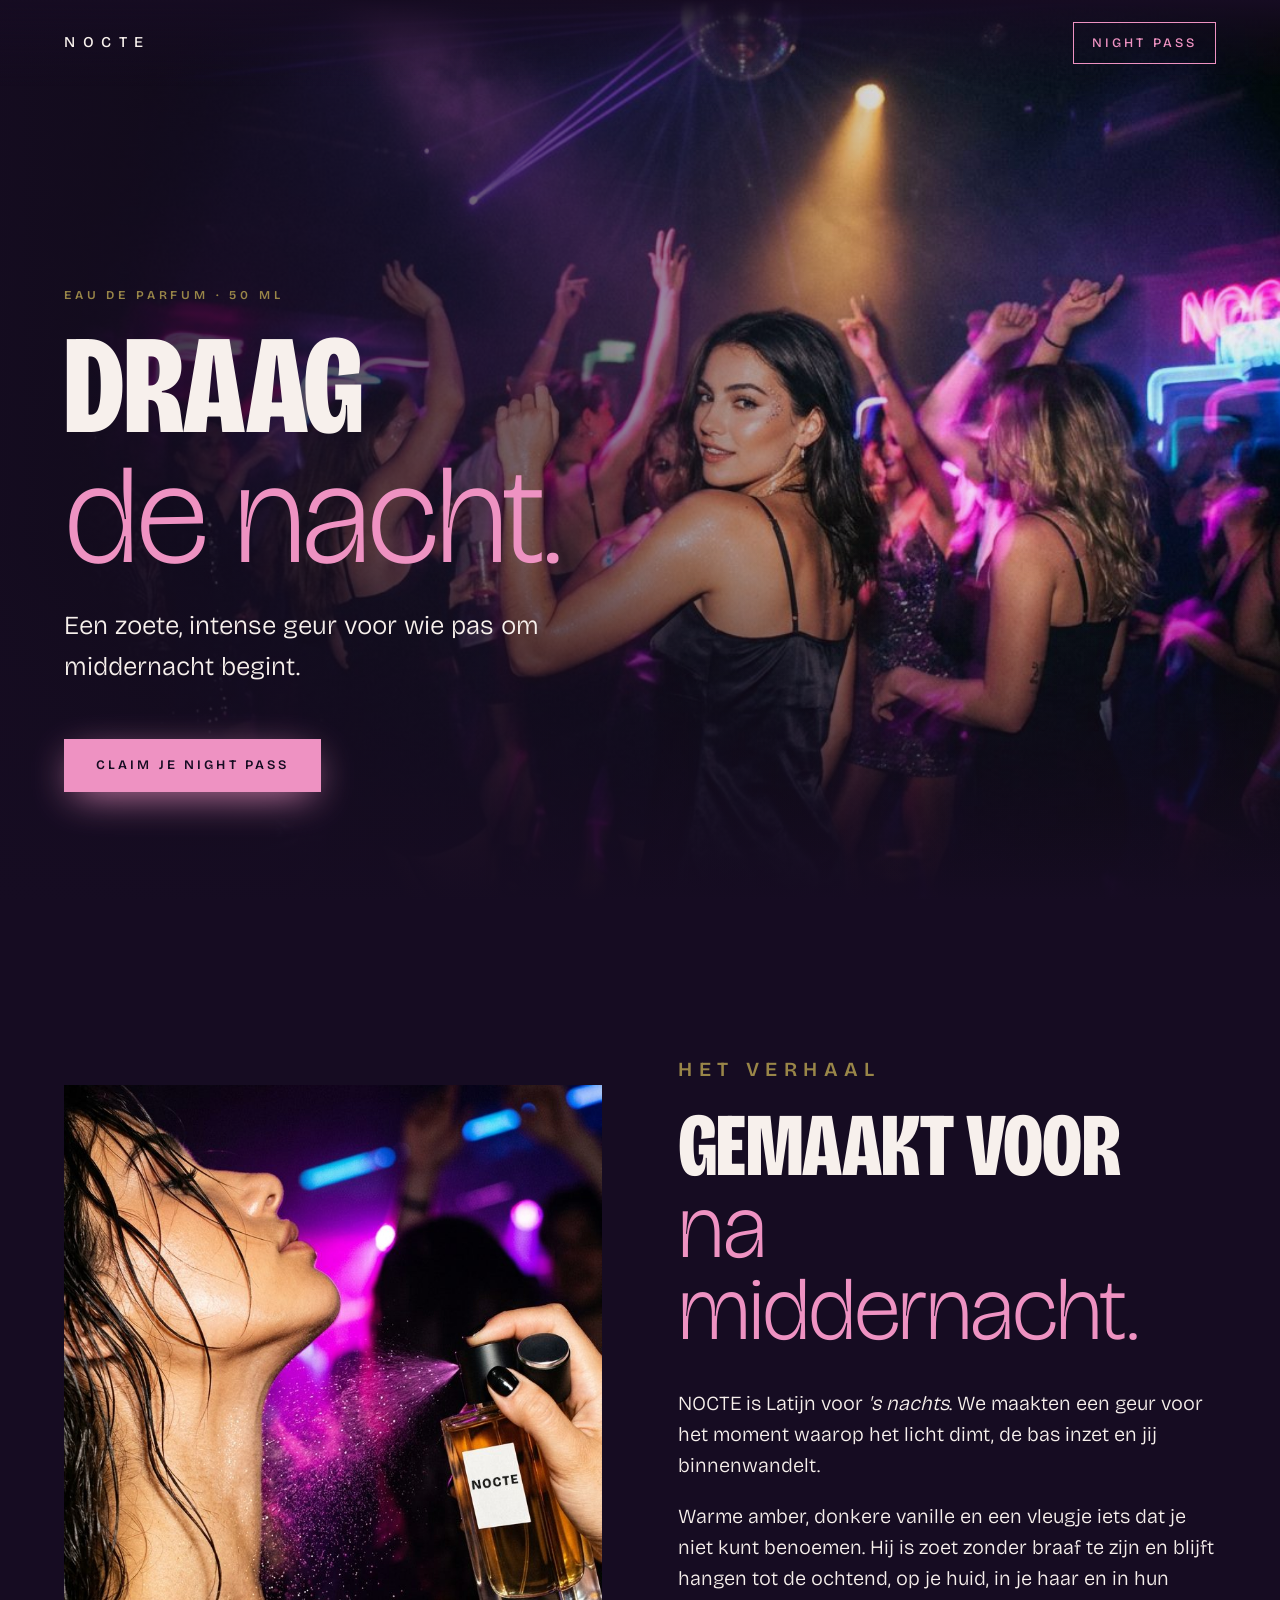
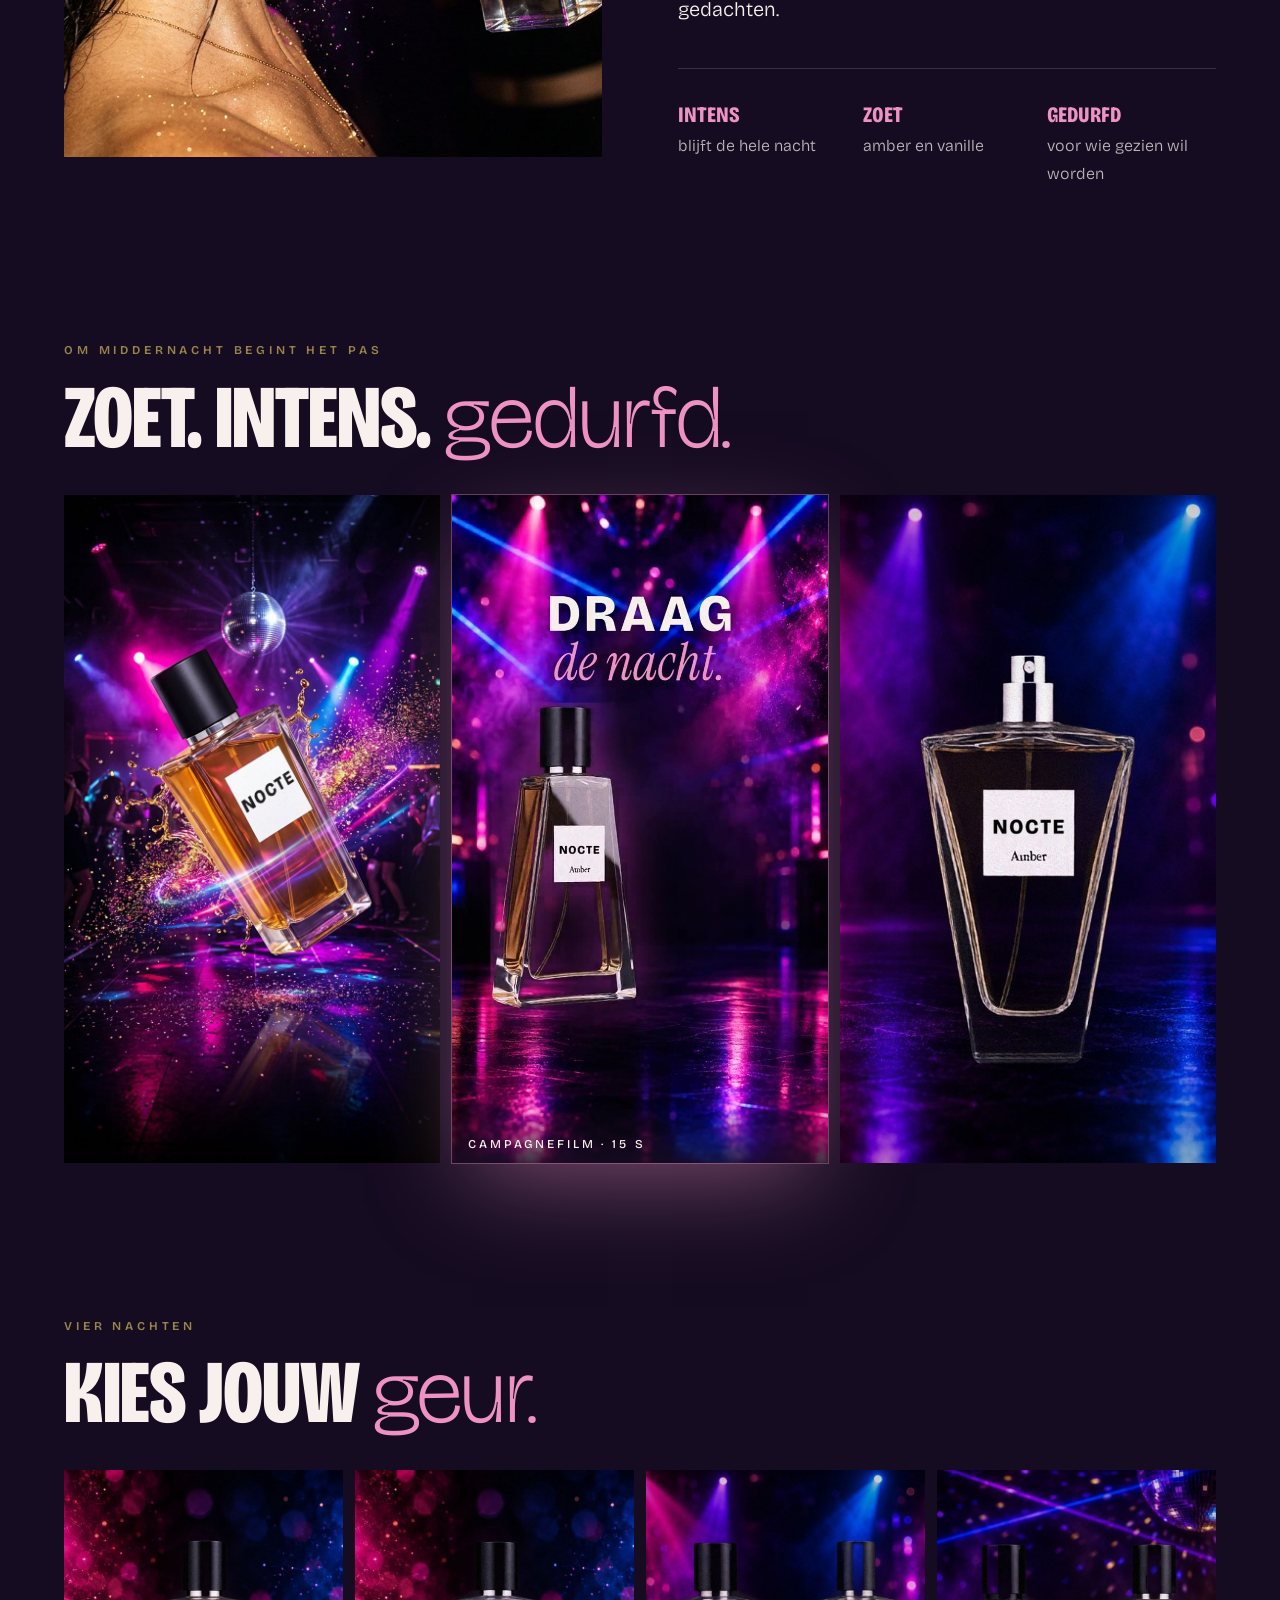
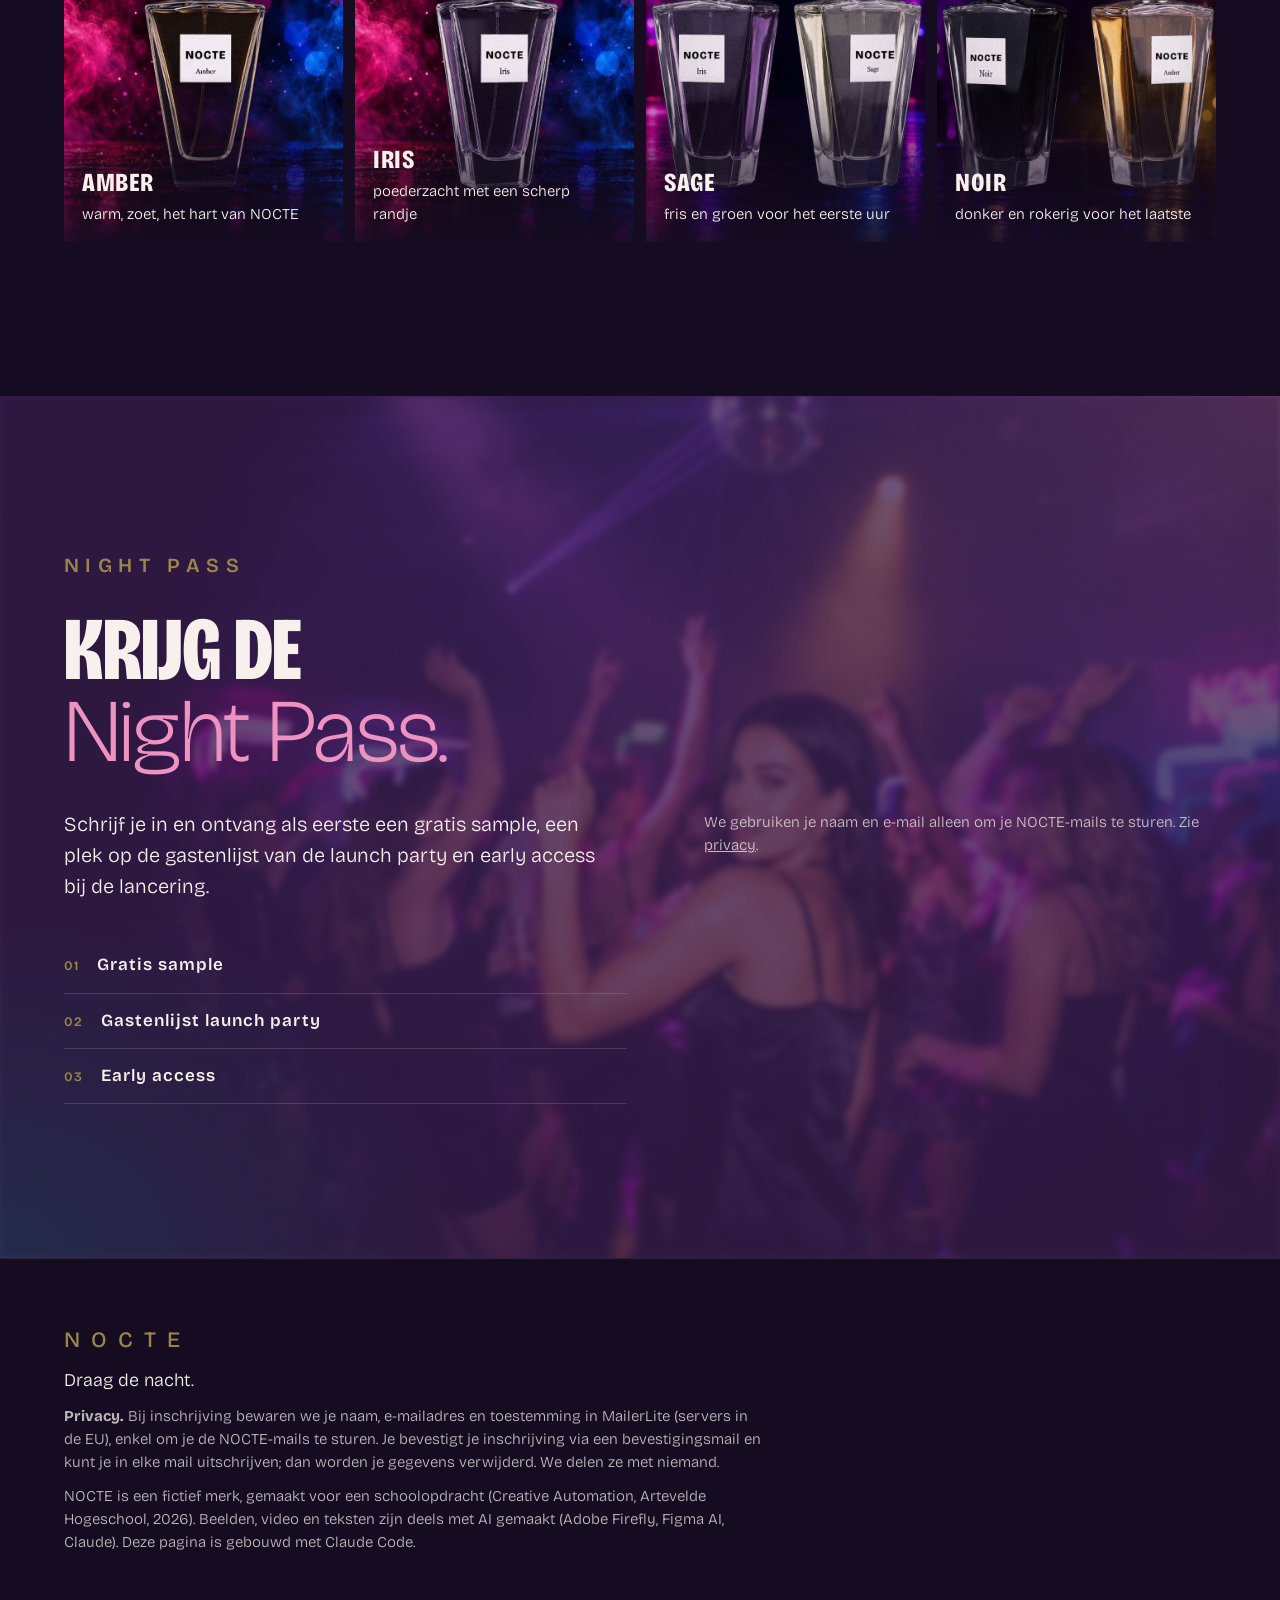
==== commit 8fe46d79: "Landingspagina v04: terug naar Bricolage Grotesque Co-Authored-By: Claude Opus 5.5 <noreply@anthropi" ====
--- a/index.html
+++ b/index.html
@@ -12,7 +12,7 @@
 <link rel="icon" href="data:image/svg+xml,%3Csvg xmlns='http://www.w3.org/2000/svg' viewBox='0 0 64 64'%3E%3Crect width='64' height='64' fill='%23160C22'/%3E%3Ctext x='32' y='44' font-family='Arial' font-weight='800' font-size='34' text-anchor='middle' fill='%23EE92C2'%3EN%3C/text%3E%3C/svg%3E">
 <link rel="preconnect" href="https://fonts.googleapis.com">
 <link rel="preconnect" href="https://fonts.gstatic.com" crossorigin>
-<link href="https://fonts.googleapis.com/css2?family=EB+Garamond:ital,wght@0,400;0,500;1,400;1,500&family=Oswald:wght@300;400;500;600;700&display=swap" rel="stylesheet">
+<link href="https://fonts.googleapis.com/css2?family=Bricolage+Grotesque:opsz,wdth,wght@12..96,75..100,200..800&display=swap" rel="stylesheet">
 <link rel="stylesheet" href="style.css">
 <!-- MailerLite Universal (account 2762969) -->
 <script>
--- a/style.css
+++ b/style.css
@@ -2,21 +2,21 @@
   --nacht:#160C22; --violet:#3B1D52; --pink:#EE92C2; --mauve:#9D6A89;
   --taupe:#725D68; --teal:#087E8B; --olive:hsl(46,36%,44%); --creme:#F7F0EC;
   --gutter:clamp(16px,5vw,72px);
-  --title:"Oswald","Arial Narrow",sans-serif;
-  --font:"EB Garamond",Georgia,serif;
+  --title:"Bricolage Grotesque",system-ui,sans-serif;
+  --font:"Bricolage Grotesque",system-ui,sans-serif;
 }
 *{box-sizing:border-box;margin:0;padding:0}
 html{scroll-behavior:smooth}
-body{background:var(--nacht);color:var(--creme);font-family:var(--font);font-weight:400;font-size:19px;line-height:1.55;-webkit-font-smoothing:antialiased;overflow-x:hidden}
+body{background:var(--nacht);color:var(--creme);font-family:var(--font);font-weight:300;font-size:18px;line-height:1.55;-webkit-font-smoothing:antialiased;overflow-x:hidden}
 img,video{display:block;width:100%;height:100%;object-fit:cover}
 a{color:inherit}
 
 /* type */
-h1,h2{font-family:var(--title);font-weight:600;letter-spacing:-.005em;line-height:.95;text-transform:uppercase}
+h1,h2{font-family:var(--title);font-weight:800;font-stretch:75%;letter-spacing:-.01em;line-height:.92;text-transform:uppercase}
 h1{font-size:clamp(64px,11vw,170px)}
 h2{font-size:clamp(44px,7vw,104px);margin-bottom:.4em}
-.thin{font-family:var(--font);font-style:italic;font-weight:400;text-transform:none;color:var(--pink);letter-spacing:-.01em}
-.label{font-family:var(--title);font-weight:500;font-size:12px;letter-spacing:.32em;text-transform:uppercase;color:var(--olive);margin-bottom:1.4em}
+.thin{font-weight:200;font-stretch:100%;text-transform:none;color:var(--pink);letter-spacing:-.02em}
+.label{font-family:var(--title);font-weight:600;font-size:12px;letter-spacing:.32em;text-transform:uppercase;color:var(--olive);margin-bottom:1.4em}
 .wordmark{font-family:var(--title);font-weight:500;letter-spacing:.5em;text-decoration:none;color:var(--creme);font-size:15px}
 .small{font-size:15px;opacity:.75}
 
@@ -26,7 +26,7 @@
 .nav-cta:hover{background:var(--pink);color:var(--nacht)}
 
 /* button */
-.btn{display:inline-block;background:var(--pink);color:var(--nacht);font:500 14px/1 var(--title);letter-spacing:.22em;text-transform:uppercase;text-decoration:none;padding:20px 32px;border:0;border-radius:0;cursor:pointer;box-shadow:0 10px 40px -10px var(--pink);transition:.25s}
+.btn{display:inline-block;background:var(--pink);color:var(--nacht);font:600 13px/1 var(--title);letter-spacing:.24em;text-transform:uppercase;text-decoration:none;padding:20px 32px;border:0;border-radius:0;cursor:pointer;box-shadow:0 10px 40px -10px var(--pink);transition:.25s}
 .btn:hover{transform:translateY(-2px);box-shadow:0 16px 50px -8px var(--pink)}
 
 /* hero: Firefly-dansvloer beeldvullend */
@@ -50,7 +50,7 @@
 .story-img img{object-position:50% 30%}
 .story-copy p{max-width:46ch;margin-bottom:1em;font-size:20px}
 .traits{list-style:none;display:grid;grid-template-columns:repeat(3,1fr);gap:16px;margin-top:2.4em;border-top:1px solid rgba(247,240,236,.15);padding-top:1.6em}
-.traits strong{display:block;font-family:var(--title);font-weight:500;text-transform:uppercase;letter-spacing:.06em;font-size:22px;color:var(--pink)}
+.traits strong{display:block;font-family:var(--title);font-weight:800;font-stretch:75%;text-transform:uppercase;font-size:22px;color:var(--pink)}
 .traits span{font-size:16px;opacity:.75}
 
 /* scents */
@@ -60,8 +60,8 @@
 .grid img{transition:transform .8s}
 .grid figure:hover img{transform:scale(1.04)}
 .grid figure::before{content:"";position:absolute;inset:0;z-index:1;background:linear-gradient(transparent 55%,rgba(22,12,34,.92))}
-.grid figcaption{position:absolute;z-index:2;left:18px;right:18px;bottom:16px;font-size:16px;font-style:italic}
-.grid figcaption b{display:block;font-family:var(--title);font-style:normal;font-weight:500;text-transform:uppercase;font-size:26px;letter-spacing:.02em}
+.grid figcaption{position:absolute;z-index:2;left:18px;right:18px;bottom:16px;font-size:15px}
+.grid figcaption b{display:block;font-family:var(--title);font-weight:800;font-stretch:75%;text-transform:uppercase;font-size:26px;letter-spacing:.02em}
 
 /* cta */
 .cta{position:relative;isolation:isolate;display:grid;grid-template-columns:1.1fr 1fr;gap:clamp(32px,6vw,96px);padding:clamp(80px,12vw,160px) var(--gutter);background:radial-gradient(70% 80% at 100% 0%,rgba(238,146,194,.22),transparent 60%),radial-gradient(60% 70% at 0% 100%,rgba(8,126,139,.25),transparent 60%),var(--violet)}
@@ -69,7 +69,7 @@
 .cta-bg img{opacity:.22;filter:blur(3px) saturate(1.2)}
 .cta-copy p{font-size:20px;max-width:42ch}
 .perks{list-style:none;counter-reset:p;margin-top:2em}
-.perks li{counter-increment:p;padding:14px 0;border-bottom:1px solid rgba(247,240,236,.15);font-family:var(--title);font-weight:400;text-transform:uppercase;letter-spacing:.12em;font-size:16px}
+.perks li{counter-increment:p;padding:14px 0;border-bottom:1px solid rgba(247,240,236,.15);font-family:var(--title);font-weight:600;letter-spacing:.06em;font-size:17px}
 .perks li::before{content:"0" counter(p);color:var(--olive);margin-right:18px;font-size:13px}
 .form-wrap{align-self:center;min-width:0}
 .form-note{margin-top:14px}
@@ -87,7 +87,7 @@
 #nightpass .ml-embedded *{font-family:var(--font)!important}
 #nightpass .ml-embedded h4,#nightpass .ml-embedded label,#nightpass .ml-embedded button{font-family:var(--title)!important}
 #nightpass .ml-embedded .ml-form-embedContent h4,
-#nightpass .ml-embedded .ml-form-successContent h4{color:var(--creme)!important;font-weight:600!important;text-transform:uppercase;font-size:30px!important;line-height:1!important;letter-spacing:0!important;margin:0 0 10px!important;text-align:left!important}
+#nightpass .ml-embedded .ml-form-successContent h4{color:var(--creme)!important;font-weight:800!important;font-stretch:75%;text-transform:uppercase;font-size:30px!important;line-height:1!important;letter-spacing:0!important;margin:0 0 10px!important;text-align:left!important}
 #nightpass .ml-embedded .ml-form-embedContent p,
 #nightpass .ml-embedded .ml-form-successContent p,
 #nightpass .ml-embedded .ml-form-embedPermissions p{color:var(--creme)!important;opacity:.8;font-size:16px!important;font-weight:400!important;line-height:1.5!important;text-align:left!important}
@@ -123,7 +123,6 @@
 .footer{padding:64px var(--gutter);display:grid;gap:10px;border-top:1px solid rgba(247,240,236,.1)}
 .footer p{max-width:70ch}
 .footer .wordmark{font-size:22px;color:var(--olive)}
-.footer p:nth-child(2){font-style:italic}
 
 @media (max-width:980px){
   .grid{grid-template-columns:1fr 1fr}
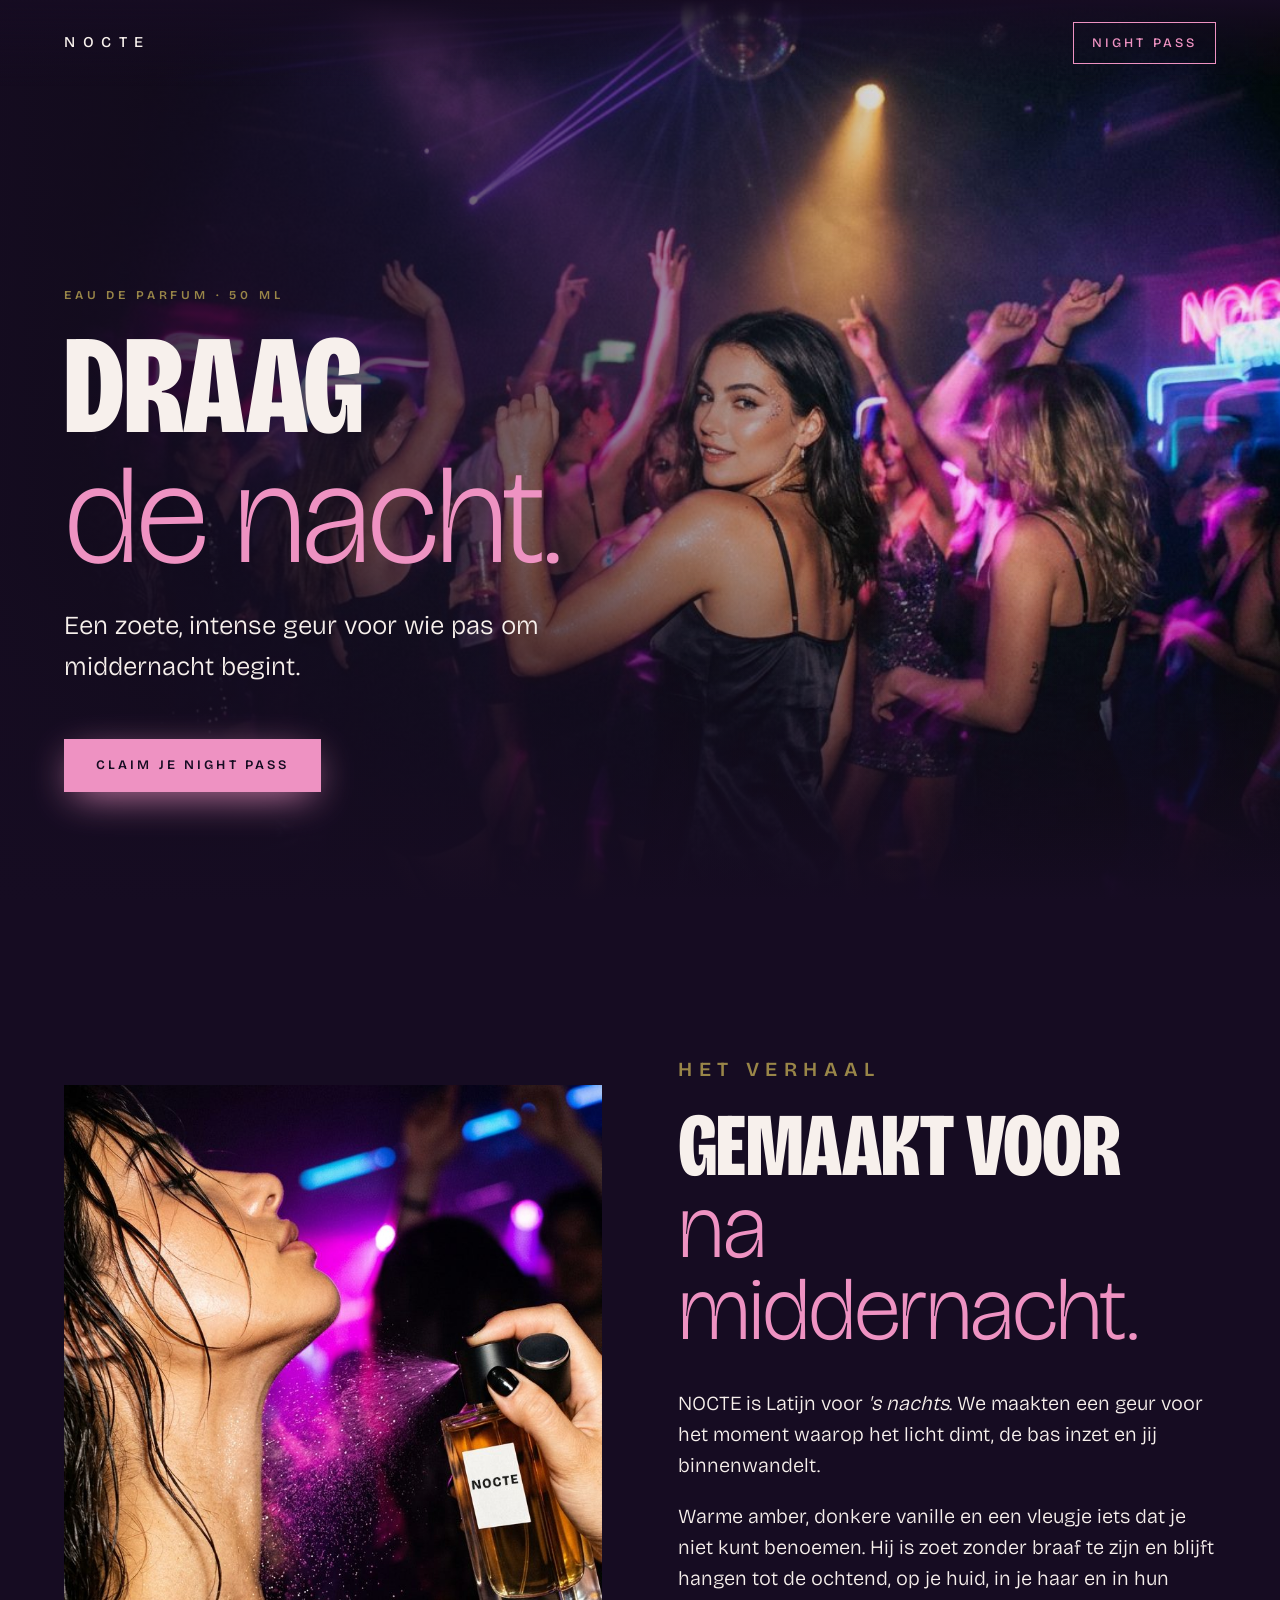
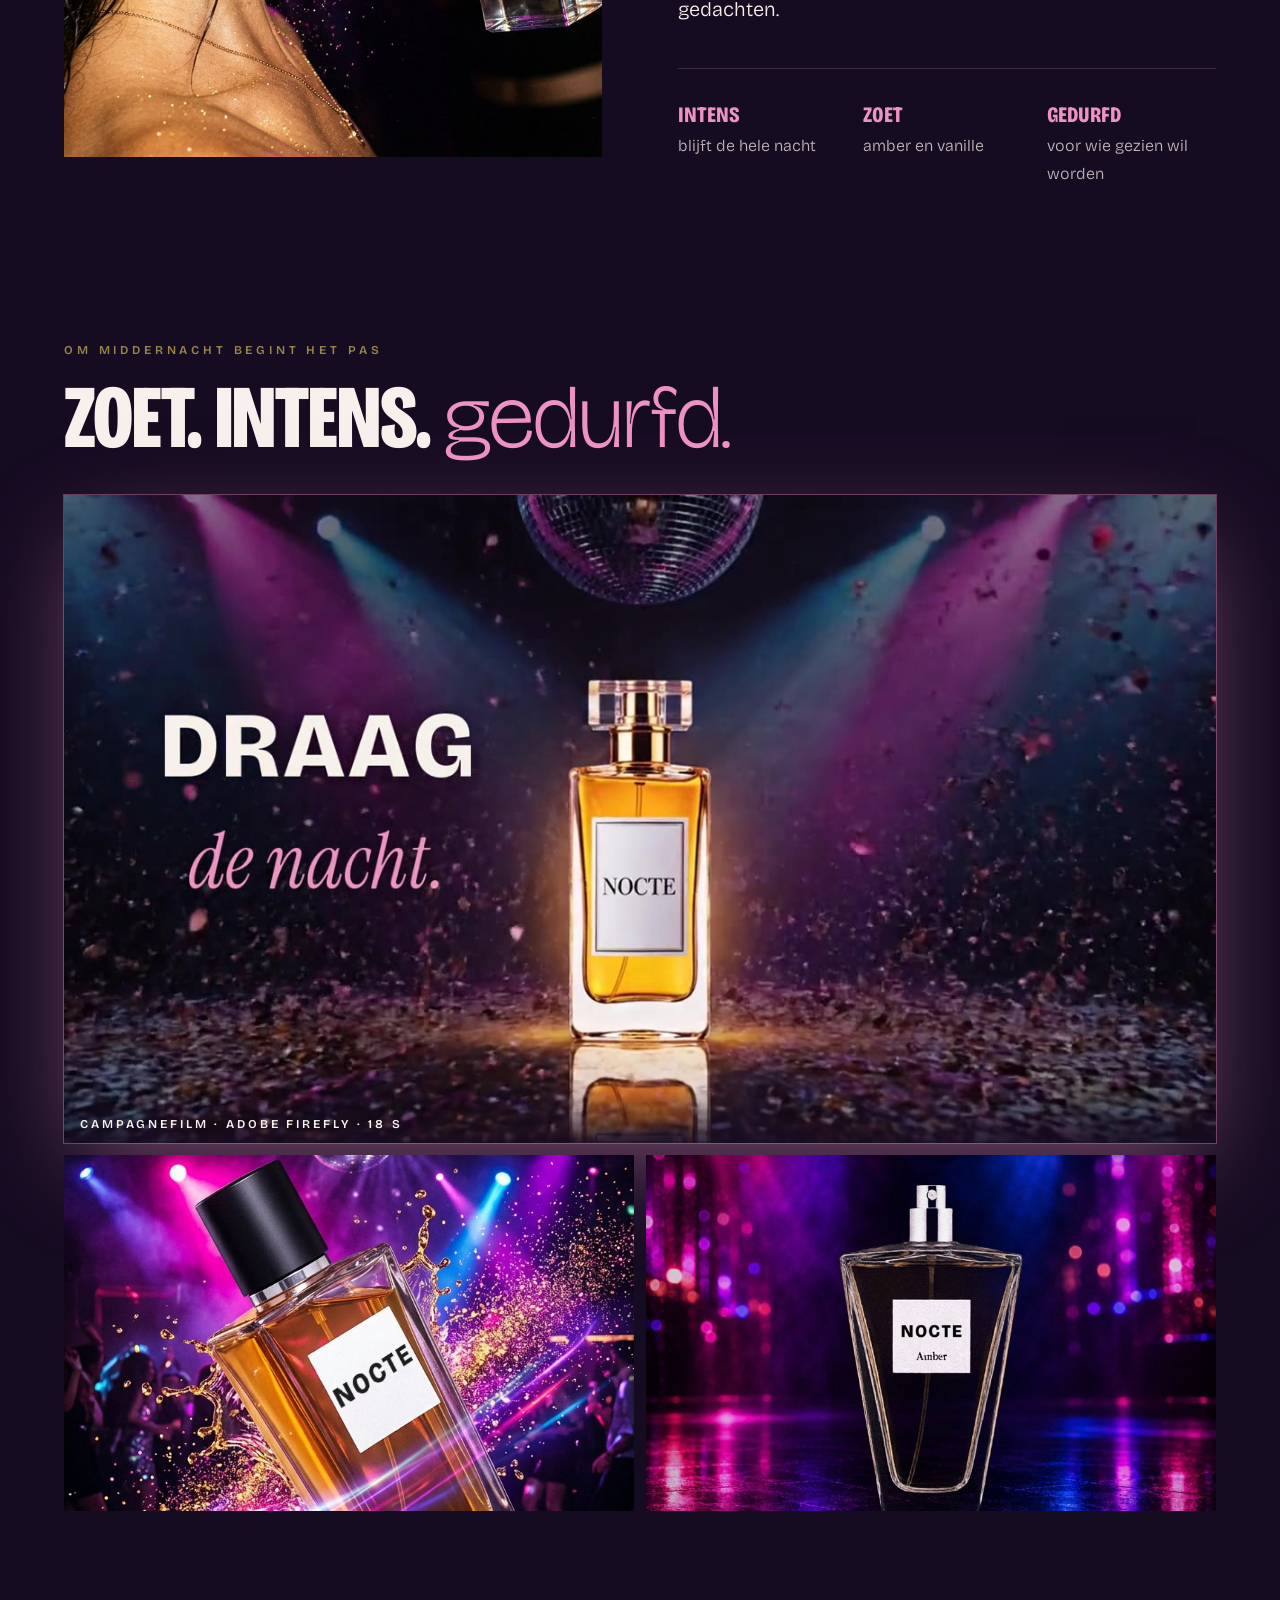
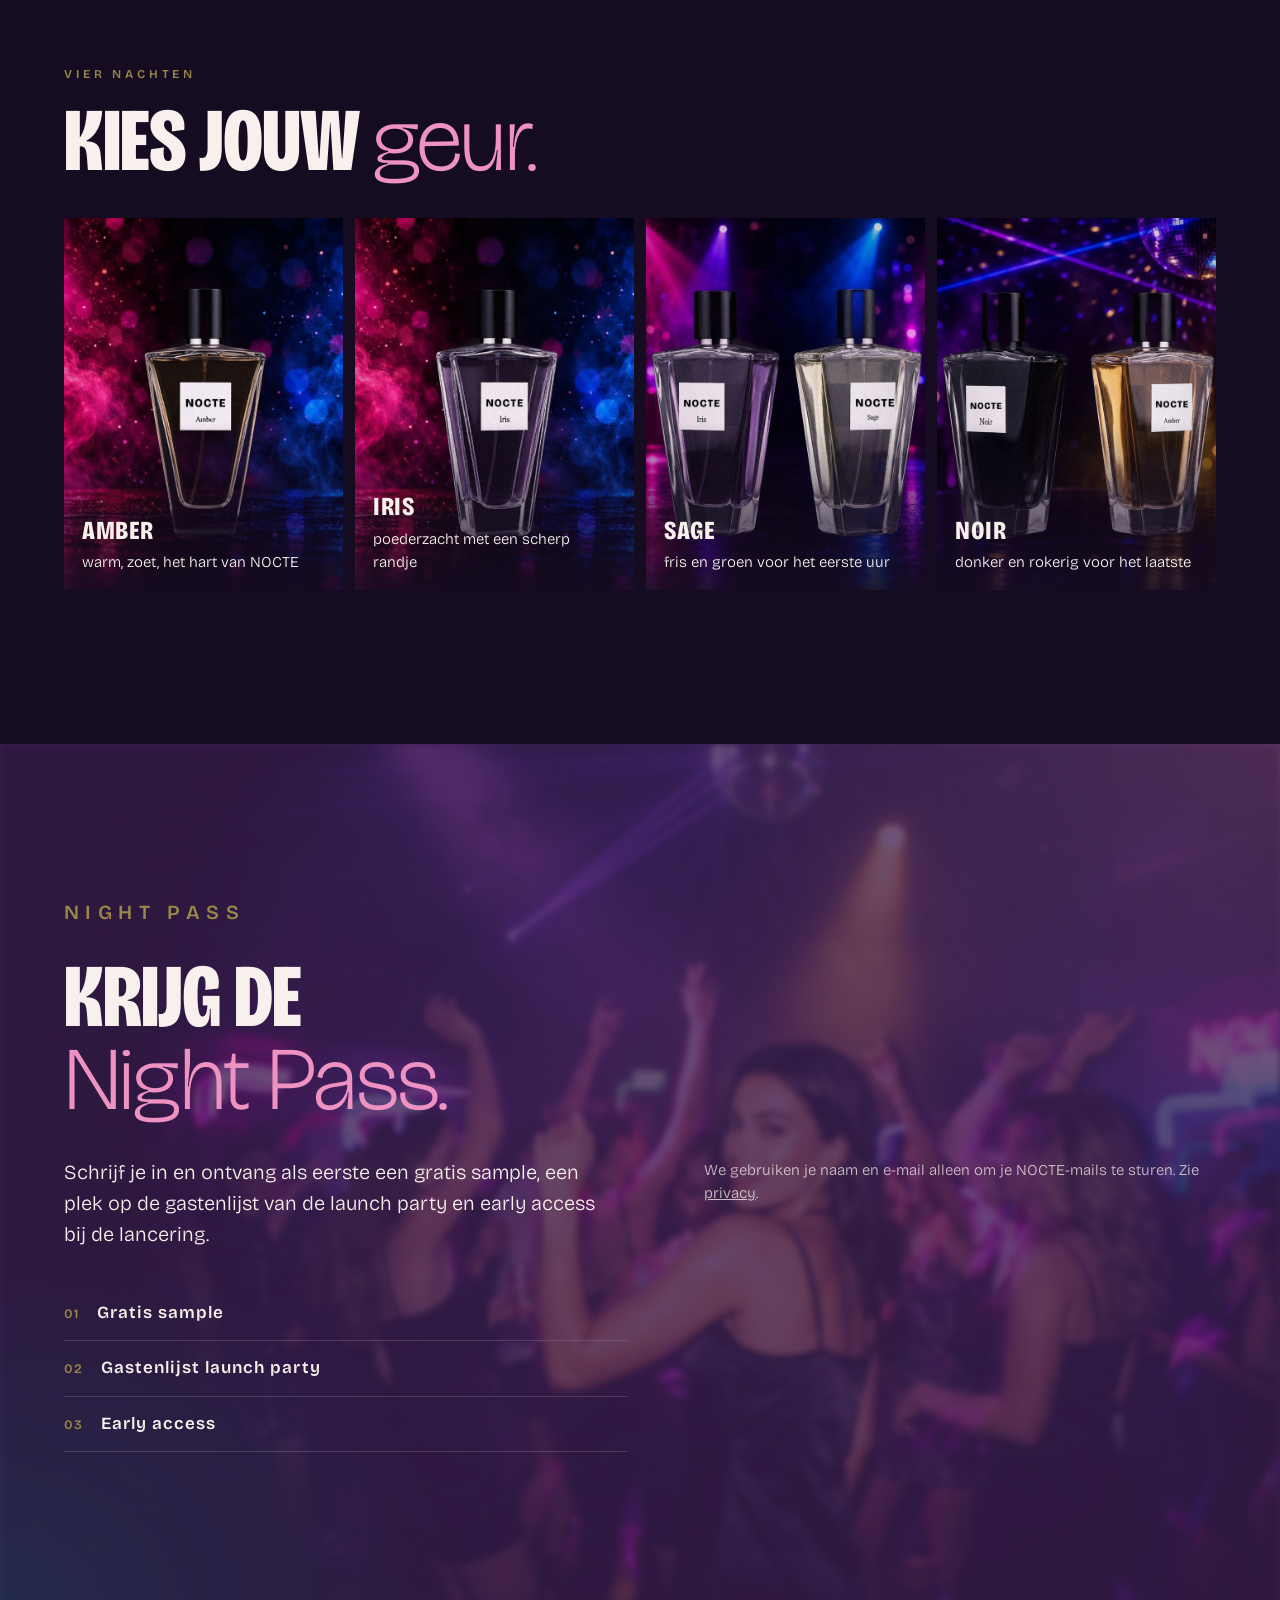
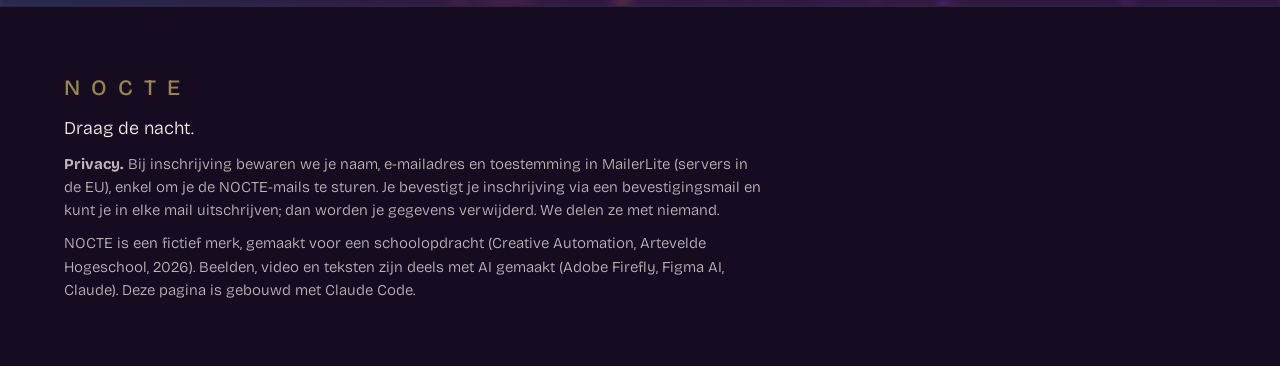
==== commit c2306061: "Nieuwe Firefly-campagnefilm (16:9) op de site, juiste Pages-URL, form-tekst leesbaar Co-Authored-By:" ====
--- a/index.html
+++ b/index.html
@@ -8,7 +8,7 @@
 <meta name="theme-color" content="#160C22">
 <meta property="og:title" content="NOCTE · Draag de nacht">
 <meta property="og:description" content="Een zoete, intense geur voor wie pas om middernacht begint. Claim je Night Pass.">
-<meta property="og:image" content="https://syldevos2004-cell.github.io/creativeautomation-nocte/img/NOCTE_firefly_dansvloer_01.jpg">
+<meta property="og:image" content="https://syldevos2004-cell.github.io/CreativeAutomation-Nocte/img/NOCTE_firefly_dansvloer_01.jpg">
 <link rel="icon" href="data:image/svg+xml,%3Csvg xmlns='http://www.w3.org/2000/svg' viewBox='0 0 64 64'%3E%3Crect width='64' height='64' fill='%23160C22'/%3E%3Ctext x='32' y='44' font-family='Arial' font-weight='800' font-size='34' text-anchor='middle' fill='%23EE92C2'%3EN%3C/text%3E%3C/svg%3E">
 <link rel="preconnect" href="https://fonts.googleapis.com">
 <link rel="preconnect" href="https://fonts.gstatic.com" crossorigin>
@@ -67,14 +67,14 @@
       <p class="label">Om middernacht begint het pas</p>
       <h2>ZOET. INTENS. <span class="thin">gedurfd.</span></h2>
     </div>
+    <figure class="film">
+      <video autoplay muted loop playsinline preload="metadata" poster="img/NOCTE_video_firefly_v02_poster.jpg" aria-label="NOCTE campagnefilm, gemaakt met Adobe Firefly, 18 seconden">
+        <source src="video/NOCTE_video_firefly_v02.mp4" type="video/mp4">
+      </video>
+      <figcaption>Campagnefilm · Adobe Firefly · 18 s</figcaption>
+    </figure>
     <div class="strip">
       <figure><img src="img/NOCTE_firefly_beweging_01.jpg" alt="NOCTE-fles zwevend boven een neon-dansvloer met glitter" loading="lazy"></figure>
-      <figure class="film">
-        <video autoplay muted loop playsinline preload="metadata" poster="img/NOCTE_video_15s_poster.jpg" aria-label="NOCTE campagnevideo, 15 seconden">
-          <source src="video/NOCTE_video_15s_v01.mp4" type="video/mp4">
-        </video>
-        <figcaption>Campagnefilm · 15 s</figcaption>
-      </figure>
       <figure><img src="img/NOCTE_DSC_0064_ai.jpg" alt="NOCTE Amber-fles op een dansvloer vol neonlicht" loading="lazy"></figure>
     </div>
   </section>
@@ -126,6 +126,21 @@
 
 <script>
   // Toon een link naar het form als het MailerLite-script niet laadt (bv. adblocker)
+  // Nederlandse placeholders en toestemmingstekst in het MailerLite-form
+  (function () {
+    var box = document.querySelector('.ml-embedded');
+    if (!box) return;
+    function nl() {
+      var n = box.querySelector('input[name="fields[name]"]');
+      var e = box.querySelector('input[name="fields[email]"]');
+      if (n) n.placeholder = 'Je voornaam';
+      if (e) e.placeholder = 'jij@voorbeeld.be';
+      box.querySelectorAll('.ml-form-embedPermissions p, .ml-form-embedPermissionsContent p').forEach(function (p) {
+        if (/By clicking/i.test(p.textContent)) p.innerHTML = 'Door hieronder op de knop te klikken, ga je ermee akkoord dat we je gegevens doorgeven aan MailerLite om je inschrijving te verwerken. <a href="https://www.mailerlite.com/legal/privacy-policy" target="_blank" rel="noopener">Meer info</a>';
+      });
+    }
+    new MutationObserver(nl).observe(box, { childList: true, subtree: true });
+  })();
   setTimeout(function () {
     var box = document.querySelector('.ml-embedded');
     if (box && !box.children.length) document.querySelector('.form-fallback[hidden]').hidden = false;
--- a/style.css
+++ b/style.css
@@ -39,10 +39,11 @@
 
 /* nacht in beweging */
 .night{padding:0 var(--gutter) clamp(80px,12vw,160px)}
-.strip{display:grid;grid-template-columns:repeat(3,1fr);gap:12px}
-.strip figure{position:relative;aspect-ratio:9/16;overflow:hidden}
-.strip figure.film{box-shadow:0 0 0 1px rgba(238,146,194,.35),0 30px 90px -20px rgba(238,146,194,.5)}
-.strip figcaption{position:absolute;left:0;right:0;bottom:0;padding:28px 16px 12px;font:500 12px var(--title);letter-spacing:.24em;text-transform:uppercase;background:linear-gradient(transparent,rgba(22,12,34,.85))}
+.night .film{position:relative;aspect-ratio:16/9;max-width:100%;overflow:hidden;margin-bottom:12px;box-shadow:0 0 0 1px rgba(238,146,194,.35),0 30px 90px -20px rgba(238,146,194,.5)}
+.night .film figcaption{position:absolute;left:0;right:0;bottom:0;padding:28px 16px 12px;font:600 12px var(--title);letter-spacing:.24em;text-transform:uppercase;background:linear-gradient(transparent,rgba(22,12,34,.85))}
+.strip{display:grid;grid-template-columns:1fr 1fr;gap:12px}
+.strip figure{position:relative;aspect-ratio:16/10;max-width:100%;overflow:hidden}
+.strip figure:first-child img{object-position:50% 35%}
 
 /* story */
 .story{display:grid;grid-template-columns:1fr 1fr;gap:clamp(32px,6vw,96px);align-items:center;padding:clamp(80px,12vw,160px) var(--gutter)}
@@ -78,46 +79,57 @@
 
 /* ===== MailerLite embedded form in NOCTE-stijl =====
    MailerLite zet eigen stijlen met #mlb2-xxxx; daarom hoge specificiteit + !important. */
-#nightpass .ml-embedded,#nightpass .ml-embedded *{border-radius:0!important}
-#nightpass .ml-embedded .ml-form-embedContainer{width:100%!important;margin:0!important}
-#nightpass .ml-embedded .ml-form-align-center{text-align:left!important}
-#nightpass .ml-embedded .ml-form-embedWrapper{background:var(--nacht)!important;border:1px solid rgba(238,146,194,.3)!important;border-radius:0!important;max-width:none!important;width:100%!important;box-shadow:0 30px 80px -30px rgba(0,0,0,.6)!important}
-#nightpass .ml-embedded .ml-form-embedBody,
-#nightpass .ml-embedded .ml-form-successBody{padding:clamp(24px,4vw,44px)!important}
-#nightpass .ml-embedded *{font-family:var(--font)!important}
-#nightpass .ml-embedded h4,#nightpass .ml-embedded label,#nightpass .ml-embedded button{font-family:var(--title)!important}
-#nightpass .ml-embedded .ml-form-embedContent h4,
-#nightpass .ml-embedded .ml-form-successContent h4{color:var(--creme)!important;font-weight:800!important;font-stretch:75%;text-transform:uppercase;font-size:30px!important;line-height:1!important;letter-spacing:0!important;margin:0 0 10px!important;text-align:left!important}
-#nightpass .ml-embedded .ml-form-embedContent p,
-#nightpass .ml-embedded .ml-form-successContent p,
-#nightpass .ml-embedded .ml-form-embedPermissions p{color:var(--creme)!important;opacity:.8;font-size:16px!important;font-weight:400!important;line-height:1.5!important;text-align:left!important}
-#nightpass .ml-embedded .ml-form-successContent h4{color:var(--pink)!important}
-#nightpass .ml-embedded label,
-#nightpass .ml-embedded .ml-field-group>label{color:var(--creme)!important;font-size:12px!important;font-weight:600!important;letter-spacing:.2em!important;text-transform:uppercase!important;margin-bottom:6px!important}
-#nightpass .ml-embedded input.form-control,
-#nightpass .ml-embedded input[type=text],
-#nightpass .ml-embedded input[type=email]{background:transparent!important;color:var(--creme)!important;border:0!important;border-bottom:1px solid rgba(247,240,236,.4)!important;border-radius:0!important;padding:10px 0!important;font-size:19px!important;font-weight:400!important;height:auto!important;box-shadow:none!important}
-#nightpass .ml-embedded input.form-control::placeholder{color:rgba(247,240,236,.45)!important}
-#nightpass .ml-embedded input.form-control:focus{border-bottom-color:var(--pink)!important;outline:none!important}
-#nightpass .ml-embedded .ml-error input.form-control{border-bottom-color:#ff6b8b!important}
-#nightpass .ml-embedded .ml-form-fieldRow{margin-bottom:18px!important}
+#nightpass#nightpass#nightpass .ml-embedded,#nightpass#nightpass#nightpass .ml-embedded *{border-radius:0!important}
+#nightpass#nightpass#nightpass .ml-embedded .ml-form-embedContainer{width:100%!important;margin:0!important}
+#nightpass#nightpass#nightpass .ml-embedded .ml-form-align-center{text-align:left!important}
+#nightpass#nightpass#nightpass .ml-embedded .ml-form-embedWrapper{background:var(--nacht)!important;border:1px solid rgba(238,146,194,.3)!important;border-radius:0!important;max-width:none!important;width:100%!important;box-shadow:0 30px 80px -30px rgba(0,0,0,.6)!important}
+#nightpass#nightpass#nightpass .ml-embedded .ml-form-embedBody,
+#nightpass#nightpass#nightpass .ml-embedded .ml-form-successBody{padding:clamp(24px,4vw,44px)!important}
+#nightpass#nightpass#nightpass .ml-embedded *{font-family:var(--font)!important}
+#nightpass#nightpass#nightpass .ml-embedded h4,#nightpass#nightpass#nightpass .ml-embedded label,#nightpass#nightpass#nightpass .ml-embedded button{font-family:var(--title)!important}
+#nightpass#nightpass#nightpass .ml-embedded .ml-form-embedContent h4,
+#nightpass#nightpass#nightpass .ml-embedded .ml-form-successContent h4{color:var(--creme)!important;font-weight:800!important;font-stretch:75%;text-transform:uppercase;font-size:30px!important;line-height:1!important;letter-spacing:0!important;margin:0 0 10px!important;text-align:left!important}
+#nightpass#nightpass#nightpass .ml-embedded .ml-form-embedContent p,
+#nightpass#nightpass#nightpass .ml-embedded .ml-form-successContent p,
+#nightpass#nightpass#nightpass .ml-embedded .ml-form-embedPermissions p{color:var(--creme)!important;opacity:.8;font-size:16px!important;font-weight:400!important;line-height:1.5!important;text-align:left!important}
+#nightpass#nightpass#nightpass .ml-embedded .ml-form-successContent h4{color:var(--pink)!important}
+#nightpass#nightpass#nightpass .ml-embedded label,
+#nightpass#nightpass#nightpass .ml-embedded .ml-field-group>label{color:var(--creme)!important;font-size:12px!important;font-weight:600!important;letter-spacing:.2em!important;text-transform:uppercase!important;margin-bottom:6px!important}
+#nightpass#nightpass#nightpass .ml-embedded input.form-control,
+#nightpass#nightpass#nightpass .ml-embedded input[type=text],
+#nightpass#nightpass#nightpass .ml-embedded input[type=email]{background:transparent!important;color:var(--creme)!important;border:0!important;border-bottom:1px solid rgba(247,240,236,.4)!important;border-radius:0!important;padding:10px 0!important;font-size:19px!important;font-weight:400!important;height:auto!important;box-shadow:none!important}
+#nightpass#nightpass#nightpass .ml-embedded input.form-control::placeholder{color:rgba(247,240,236,.45)!important}
+#nightpass#nightpass#nightpass .ml-embedded input.form-control:focus{border-bottom-color:var(--pink)!important;outline:none!important}
+#nightpass#nightpass#nightpass .ml-embedded .ml-error input.form-control{border-bottom-color:#ff6b8b!important}
+#nightpass#nightpass#nightpass .ml-embedded .ml-form-fieldRow{margin-bottom:18px!important}
 /* checkbox (opt-in) */
-#nightpass .ml-embedded .ml-form-checkboxRow label,
-#nightpass .ml-embedded .ml-form-embedPermissionsOptionsCheckbox label{text-transform:none!important;letter-spacing:0!important;font-weight:400!important;font-size:16px!important;font-family:var(--font)!important}
-#nightpass .ml-embedded .ml-form-checkboxRow .label-description,
-#nightpass .ml-embedded .ml-form-checkboxRow .label-description p,
-#nightpass .ml-embedded .ml-form-checkboxRow .description{color:var(--creme)!important;font-size:16px!important;line-height:1.5!important}
-#nightpass .ml-embedded .ml-form-checkboxRow input[type=checkbox]{accent-color:var(--pink)}
-#nightpass .ml-embedded .ml-form-checkboxRow .label-description::before,
-#nightpass .ml-embedded .custom-checkbox .custom-control-label::before{background:transparent!important;border:1px solid var(--pink)!important;border-radius:0!important}
-#nightpass .ml-embedded .ml-form-checkboxRow input[type=checkbox]:checked+.label-description::before,
-#nightpass .ml-embedded .custom-checkbox .custom-control-input:checked~.custom-control-label::before{background:var(--pink)!important;border-color:var(--pink)!important}
+#nightpass#nightpass#nightpass .ml-embedded .ml-form-checkboxRow label,
+#nightpass#nightpass#nightpass .ml-embedded .ml-form-embedPermissionsOptionsCheckbox label{text-transform:none!important;letter-spacing:0!important;font-weight:400!important;font-size:16px!important;font-family:var(--font)!important}
+#nightpass#nightpass#nightpass .ml-embedded .ml-form-checkboxRow .label-description,
+#nightpass#nightpass#nightpass .ml-embedded .ml-form-checkboxRow .label-description p,
+#nightpass#nightpass#nightpass .ml-embedded .ml-form-checkboxRow .description{color:var(--creme)!important;font-size:16px!important;line-height:1.5!important}
+#nightpass#nightpass#nightpass .ml-embedded .ml-form-checkboxRow input[type=checkbox]{accent-color:var(--pink)}
+#nightpass#nightpass#nightpass .ml-embedded .ml-form-checkboxRow .label-description::before,
+#nightpass#nightpass#nightpass .ml-embedded .custom-checkbox .custom-control-label::before{background:transparent!important;border:1px solid var(--pink)!important;border-radius:0!important}
+#nightpass#nightpass#nightpass .ml-embedded .ml-form-checkboxRow input[type=checkbox]:checked+.label-description::before,
+#nightpass#nightpass#nightpass .ml-embedded .custom-checkbox .custom-control-input:checked~.custom-control-label::before{background:var(--pink)!important;border-color:var(--pink)!important}
+/* alle tekst in het form licht */
+#nightpass#nightpass#nightpass .ml-embedded p,
+#nightpass#nightpass#nightpass .ml-embedded span,
+#nightpass#nightpass#nightpass .ml-embedded label,
+#nightpass#nightpass#nightpass .ml-embedded .label-description,
+#nightpass#nightpass#nightpass .ml-embedded .label-description p{color:var(--creme)!important}
+#nightpass#nightpass#nightpass .ml-embedded .ml-form-embedPermissions,
+#nightpass#nightpass#nightpass .ml-embedded .ml-form-embedPermissionsContent p{color:var(--creme)!important;opacity:.7;font-size:13px!important;line-height:1.5!important}
+#nightpass#nightpass#nightpass .ml-embedded .description,
+#nightpass#nightpass#nightpass .ml-embedded .ml-form-embedPermissionsOptionsCheckbox .description{color:var(--creme)!important;opacity:.75;font-size:14px!important}
+#nightpass#nightpass#nightpass .ml-embedded .ml-form-embedPermissions a{color:var(--pink)!important}
 /* knop */
-#nightpass .ml-embedded .ml-form-embedSubmit{margin-top:8px!important}
-#nightpass .ml-embedded .ml-form-embedSubmit button,
-#nightpass .ml-embedded button.primary{background:var(--pink)!important;color:var(--nacht)!important;border:0!important;border-radius:0!important;padding:20px 32px!important;font-size:14px!important;font-weight:500!important;letter-spacing:.22em!important;text-transform:uppercase!important;width:100%!important;height:auto!important;line-height:1!important;box-shadow:0 10px 40px -10px var(--pink)!important;cursor:pointer;transition:transform .25s}
-#nightpass .ml-embedded .ml-form-embedSubmit button:hover{transform:translateY(-2px)}
-#nightpass .ml-embedded .ml-form-embedSubmitLoad::after{border-color:var(--nacht) var(--nacht) var(--nacht) transparent!important}
+#nightpass#nightpass#nightpass .ml-embedded .ml-form-embedSubmit{margin-top:8px!important}
+#nightpass#nightpass#nightpass .ml-embedded .ml-form-embedSubmit button,
+#nightpass#nightpass#nightpass .ml-embedded button.primary{background:var(--pink)!important;color:var(--nacht)!important;border:0!important;border-radius:0!important;padding:20px 32px!important;font-size:14px!important;font-weight:500!important;letter-spacing:.22em!important;text-transform:uppercase!important;width:100%!important;height:auto!important;line-height:1!important;box-shadow:0 10px 40px -10px var(--pink)!important;cursor:pointer;transition:transform .25s}
+#nightpass#nightpass#nightpass .ml-embedded .ml-form-embedSubmit button:hover{transform:translateY(-2px)}
+#nightpass#nightpass#nightpass .ml-embedded .ml-form-embedSubmitLoad::after{border-color:var(--nacht) var(--nacht) var(--nacht) transparent!important}
 
 /* footer */
 .footer{padding:64px var(--gutter);display:grid;gap:10px;border-top:1px solid rgba(247,240,236,.1)}
@@ -130,8 +142,7 @@
 @media (max-width:820px){
   .hero-bg img{object-position:62% 40%}
   .hero-bg::after{background:linear-gradient(0deg,var(--nacht) 10%,rgba(22,12,34,.6) 55%,rgba(22,12,34,.2))}
-  .strip{grid-template-columns:1fr 1fr}
-  .strip figure.film{grid-column:1/-1;grid-row:1;width:min(100%,360px);justify-self:center}
+  .strip figure{aspect-ratio:4/5}
   .story,.cta{grid-template-columns:1fr}
   .traits{grid-template-columns:1fr}
 }
